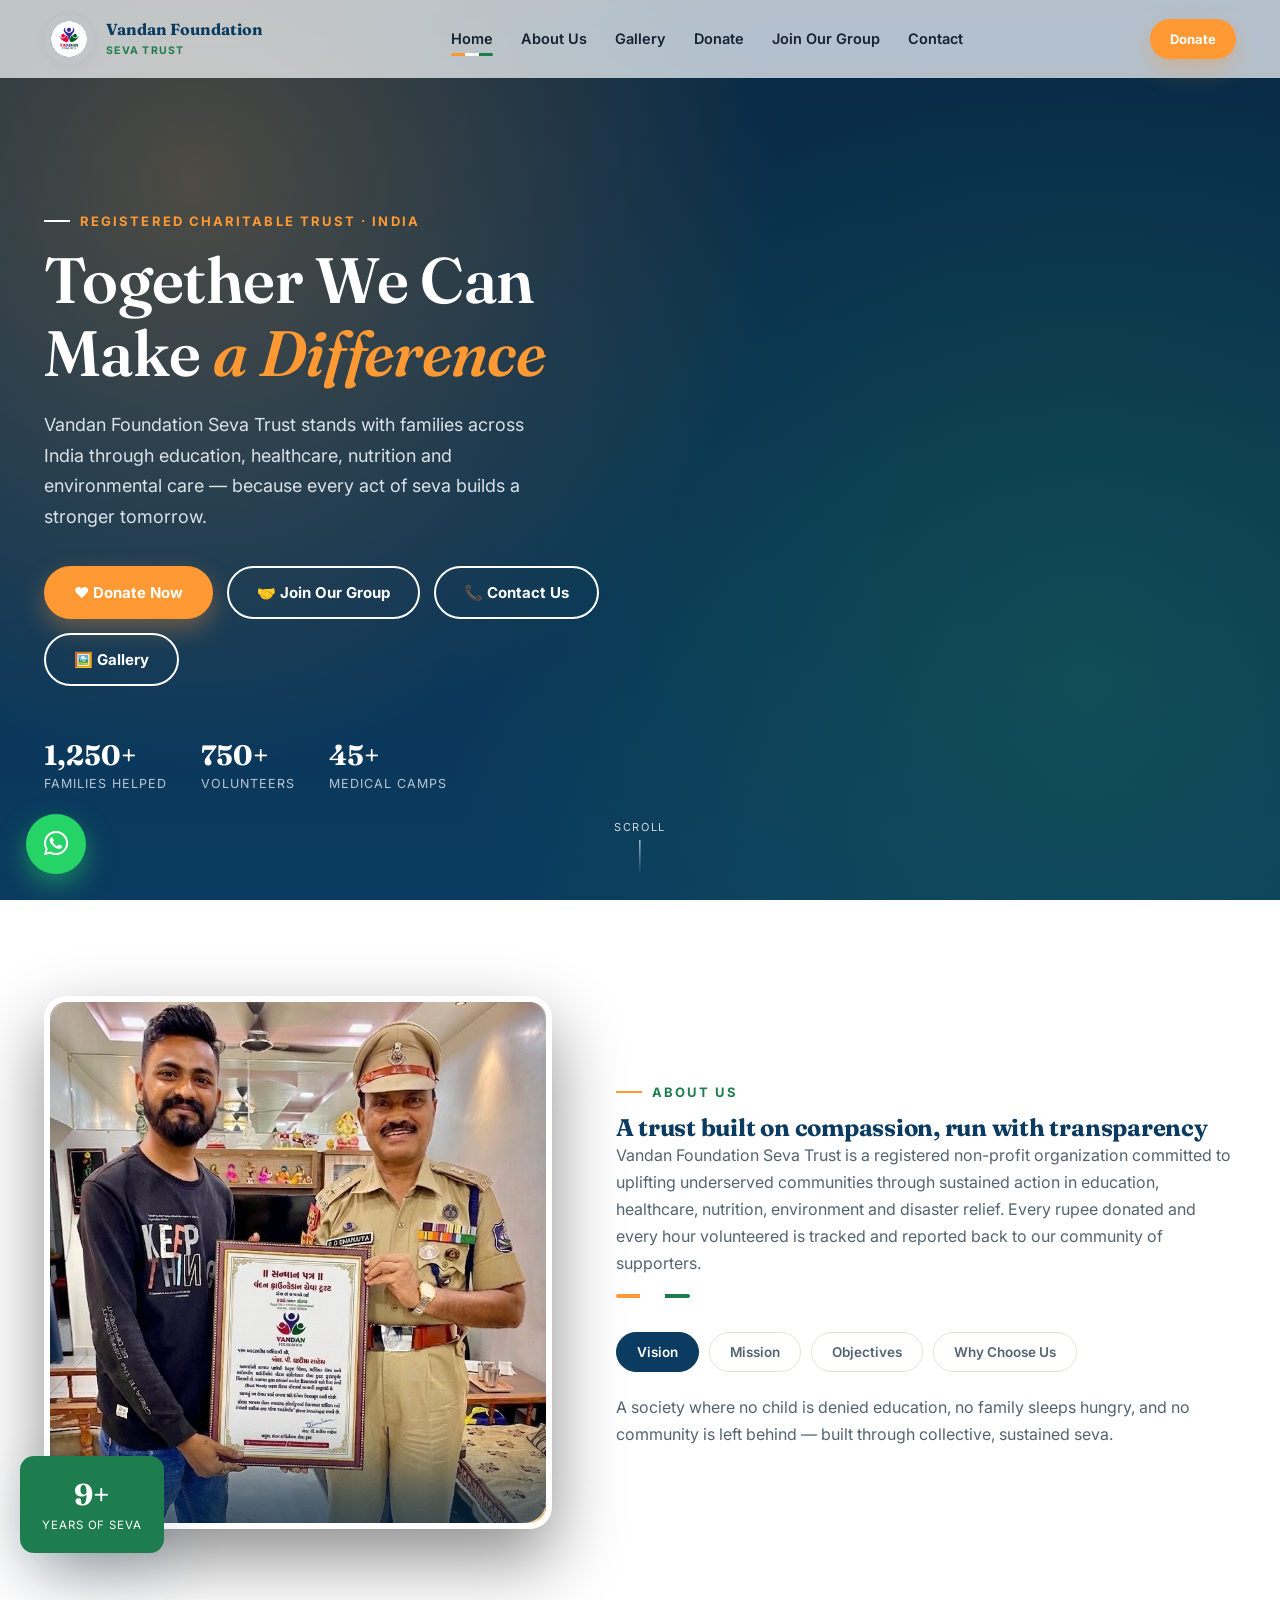
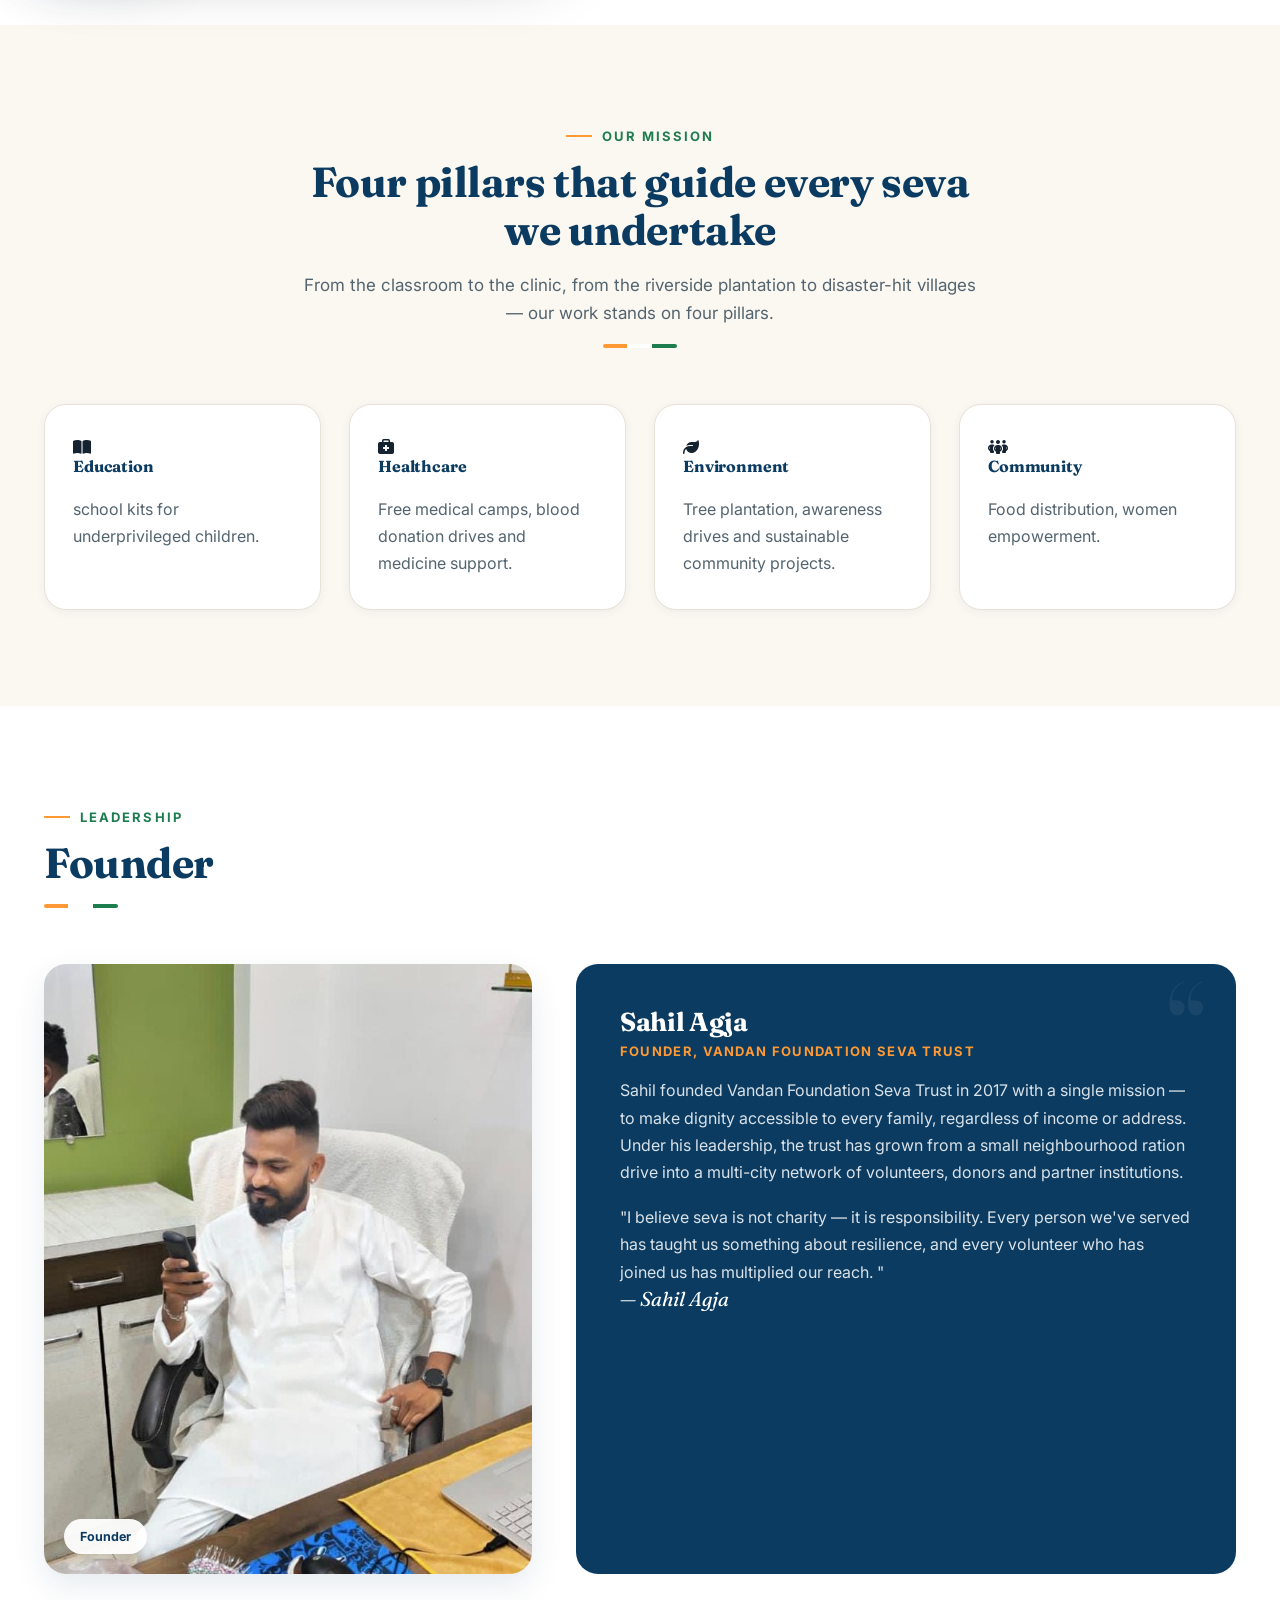
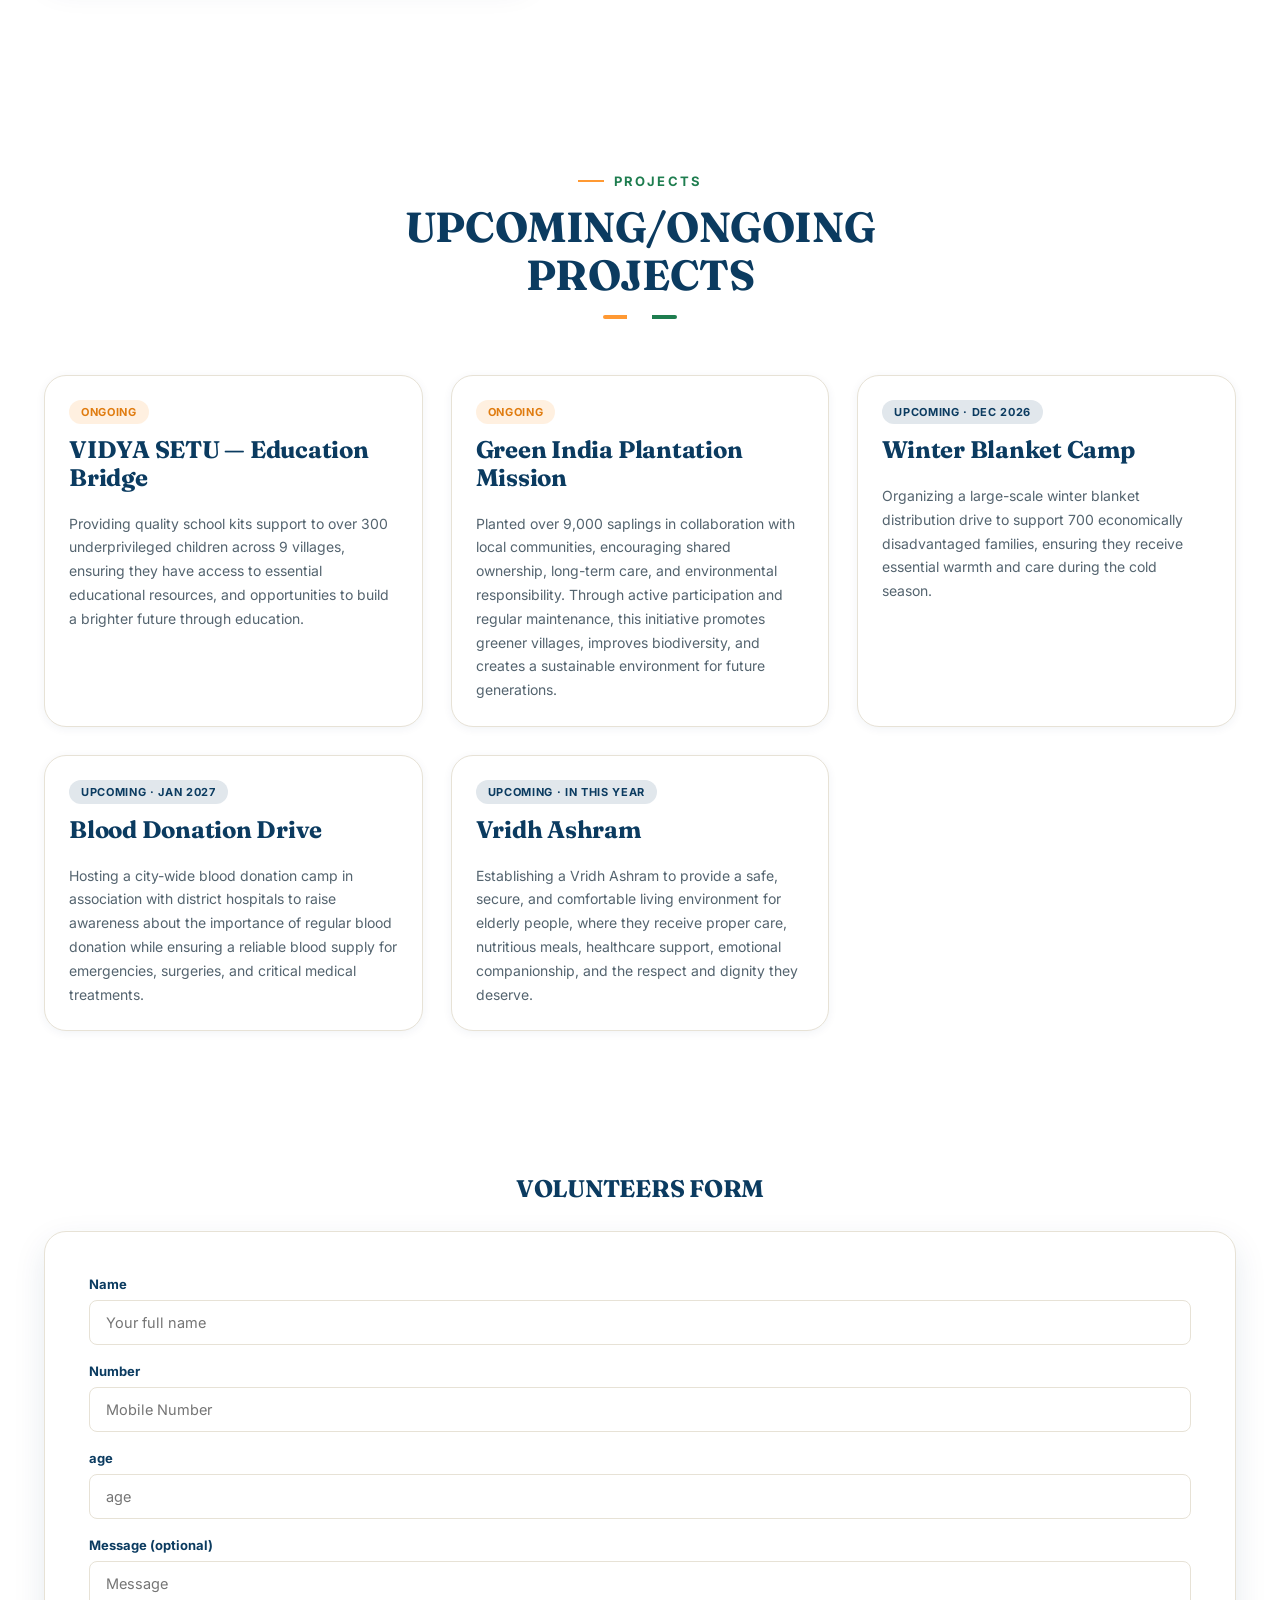
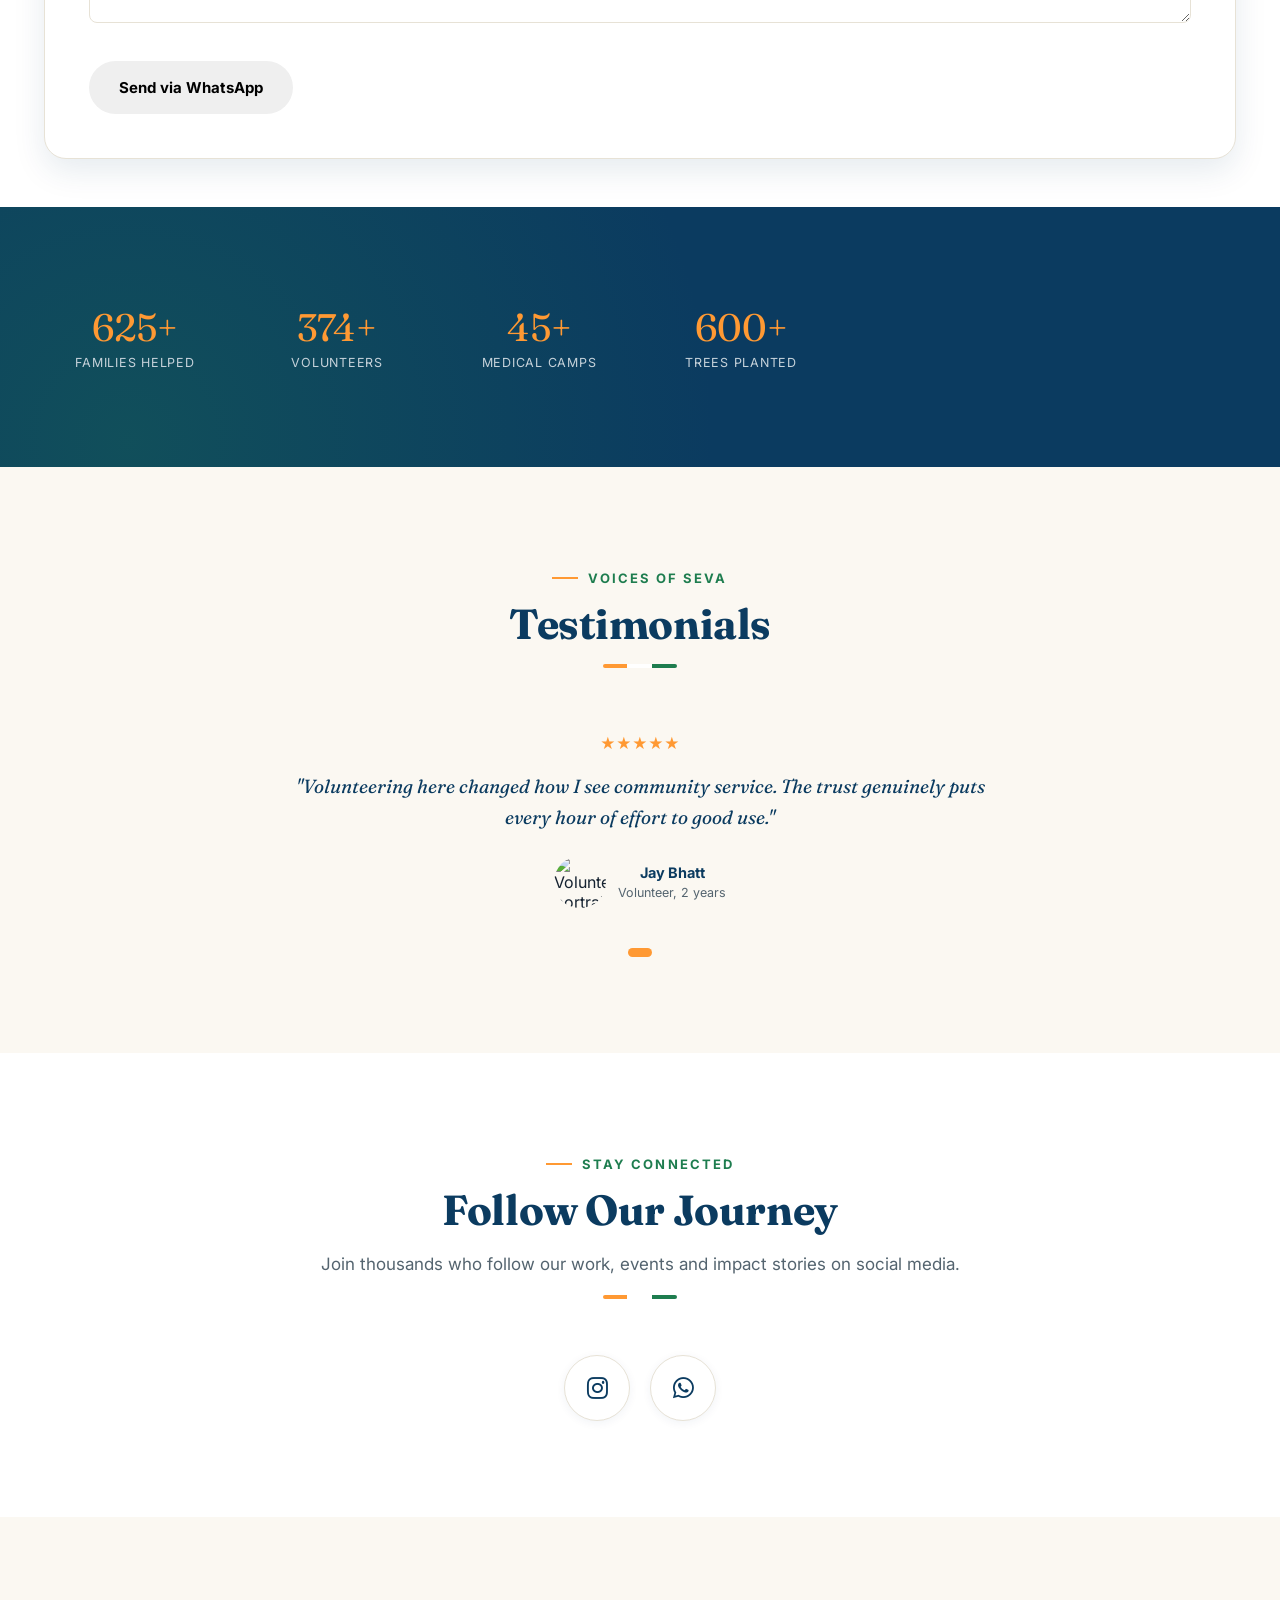
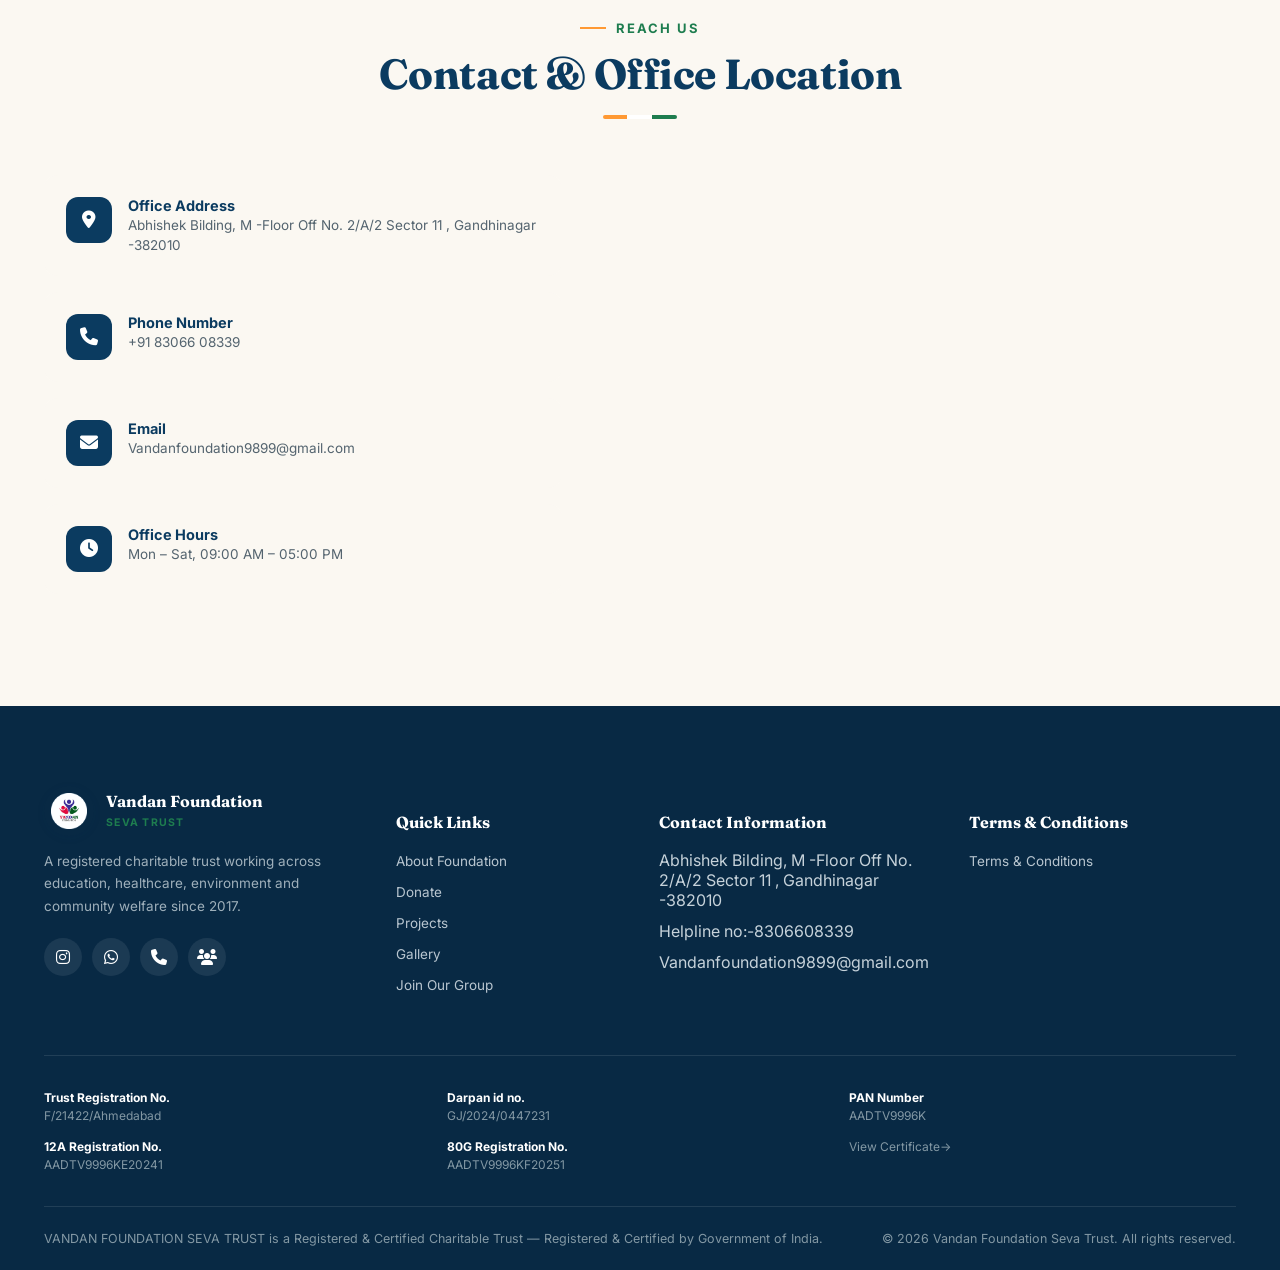
==== index.html @ 59e838c9 "Index.html" ====
<!DOCTYPE html>
<html lang="en">
<head>
<meta charset="UTF-8">
<meta name="viewport" content="width=device-width, initial-scale=0.91">
<title>Vandan Foundation Seva Trust | Together We Can Make a Difference</title>
<meta name="description" content="Vandan Foundation Seva Trust is a registered charitable organization working in education, healthcare, environment and community welfare across India. Donate, volunteer, or partner with us.">
<meta name="keywords" content="NGO, charitable trust, donate, volunteer, education support, medical camps, tree plantation, India seva trust">
<meta property="og:title" content="Vandan Foundation Seva Trust">
<meta property="og:description" content="Together We Can Make a Difference — a registered charitable trust serving education, healthcare, environment and community welfare.">
<meta property="og:type" content="website">
<link rel="icon" href="data:image/svg+xml,<svg xmlns=%22http://www.w3.org/2000/svg%22 viewBox=%220 0 100 100%22><circle cx=%2250%22 cy=%2250%22 r=%2248%22 fill=%22%230B3B60%22/><text x=%2250%22 y=%2263%22 font-size=%2250%22 text-anchor=%22middle%22 fill=%22%23FF9933%22>V</text></svg>">
<link rel="preconnect" href="https://fonts.googleapis.com">
<link href="https://fonts.googleapis.com/css2?family=Fraunces:ital,wght@0,500;0,600;0,700;1,500&family=Inter:wght@400;500;600;700;800&display=swap" rel="stylesheet">
<link rel="stylesheet" href="https://cdnjs.cloudflare.com/ajax/libs/font-awesome/6.5.1/css/all.min.css">
<link rel="stylesheet" href="style.css">
<link rel="icon" href="logo.png">
</head>
<body>
<a href="#main" class="skip-link">Skip to content</a>

<!-- ============ NAVBAR ============ -->
<header class="navbar" id="navbar">

  <div class="container nav-inner">
    <a href="#home" class="brand">
      <span class="brand-mark"><span><img src="logo.jpg"></span></span>
      <span class="brand-name"><b>Vandan Foundation</b><small>Seva Trust</small></span>
    </a>
    <nav class="nav-links" id="navLinks">
      <a href="#home">Home</a>
      <a href="#about">About Us</a>
      <a href="Gallery.html">Gallery</a>
      <a href="Donate.html">Donate</a>
      <a href="#volunteer">Join Our Group</a>
      <a href="#contact">Contact</a>
    </nav>
    <div class="nav-actions">
     <button class="nav-toggle" id="navToggle" aria-label="Toggle menu"><i class></i></button>
      <a href="Donate.html" class="btn btn-saffron btn-sm">Donate</a>

    </div>
  </div>
</header>

<main id="main">

  <!-- ============ 1. HERO ============ -->
  <section class="hero" id="home">
    <div class="container hero-grid">
      <div class="hero-copy">
<br>
        <span class="eyebrow">Registered Charitable Trust · India</span>
        <h1>Together We Can Make <em>a Difference</em></h1>
        <p>Vandan Foundation Seva Trust stands with families across India through education, healthcare, nutrition and environmental care — because every act of seva builds a stronger tomorrow.</p>
        <div class="hero-ctas">
          <a href="Donate.html" class="btn btn-saffron">❤️ Donate Now</a>
          <a href="#bookingForm" class="btn btn-outline">🤝 Join Our Group</a>
          <a href="#contact" class="btn btn-outline">📞 Contact Us</a>
          <a href="Gallery.html" class="btn btn-outline">🖼️ Gallery</a>
        </div>
        <div class="hero-stats">
          <div><b data-count="1250" data-suffix="+" class="num">0</b><span>Families Helped</span></div>
          <div><b data-count="750" data-suffix="+" class="num">0</b><span>Volunteers</span></div>
          <div><b data-count="45" data-suffix="+" class="num">0</b><span>Medical Camps</span></div>
        </div>
      </div>
    </div>
    <div class="scroll-cue"><span>Scroll</span><span class="dot"></span></div>
  </section>

  <!-- ============ 2. ABOUT US ============ -->
  <section class="section" id="about">
    <div class="container about-grid">
      <div class="about-img reveal">
        <div class="arch">
          <img src="av.jpg" alt="Vandan Foundation team getting award" loading="lazy">
        </div>
        <div class="about-badge"><b>9+</b><span>Years of Seva</span></div>
      </div>
      <div class="about-copy reveal d1">
        <span class="eyebrow">About Us</span>
        <h2>A trust built on compassion, run with transparency</h2>
        <p>Vandan Foundation Seva Trust is a registered non-profit organization committed to uplifting underserved communities through sustained action in education, healthcare, nutrition, environment and disaster relief. Every rupee donated and every hour volunteered is tracked and reported back to our community of supporters.</p>
        <div class="thread"></div>

        <div class="tab-row">
          <button class="tab-btn active" data-tab="tab-vision">Vision</button>
          <button class="tab-btn" data-tab="tab-mission">Mission</button>
          <button class="tab-btn" data-tab="tab-objectives">Objectives</button>
          <button class="tab-btn" data-tab="tab-why">Why Choose Us</button>
        </div>

        <div id="tab-vision" class="tab-panel active">
          <p>A society where no child is denied education, no family sleeps hungry, and no community is left behind — built through collective, sustained seva.</p>
        </div>
        <div id="tab-mission" class="tab-panel">
          <ul class="about-list">
            <li><i class="fa-solid fa-check"></i>Deliver measurable relief in education, health and nutrition to the most vulnerable</li>
            <li><i class="fa-solid fa-check"></i>Mobilise volunteers and donors into a transparent, accountable network of change</li>
            <li><i class="fa-solid fa-check"></i>Champion environmental stewardship alongside human welfare</li>
          </ul>
        </div>
        <div id="tab-objectives" class="tab-panel">
          <ul class="about-list">
            <li><i class="fa-solid fa-check"></i>Expand education support to 2,300+ children by 2024</li>
            <li><i class="fa-solid fa-check"></i>Run 45+ free medical camps annually across three states</li>
            <li><i class="fa-solid fa-check"></i>Plant 1,200+ trees under our green India initiative</li>
          </ul>
        </div>
        <div id="tab-why" class="tab-panel">
          <ul class="about-list">
            <li><i class="fa-solid fa-check"></i>100% registered & audited — 12A, 80G and PAN verified</li>
            <li><i class="fa-solid fa-check"></i>On-ground volunteer network across cities and villages</li>
            <li><i class="fa-solid fa-check"></i>Transparent donation tracking and annual impact reports</li>
          </ul>
        </div>
      </div>
    </div>
  </section>

  <!-- ============ 3. OUR MISSION (pillars) ============ -->
  <section class="section alt" id="mission">
    <div class="container">
      <div class="section-head center reveal">
        <span class="eyebrow">Our Mission</span>
        <h2>Four pillars that guide every seva we undertake</h2>
        <p>From the classroom to the clinic, from the riverside plantation to disaster-hit villages — our work stands on four pillars.</p>
        <div class="thread center"></div>
      </div>
      <div class="grid g-4">
        <div class="card reveal"><div class=""><i class="fa-solid fa-book-open"></i></div><h4>Education</h4><br><p> school kits for underprivileged children.</p></div>
        <div class="card reveal d1"><div class=""><i class="fa-solid fa-briefcase-medical"></i></div><h4>Healthcare</h4><br><p>Free medical camps, blood donation drives and medicine support.</p></div>
        <div class="card reveal d2"><div class=""><i class="fa-solid fa-leaf"></i></div><h4>Environment</h4><br><p>Tree plantation, awareness drives and sustainable community projects.</p></div>
        <div class="card reveal d3"><div class=""><i class="fa-solid fa-people-group"></i></div><h4>Community</h4><br><p>Food distribution, women empowerment.</p></div>
      </div>
    </div>
  </section>

  <!-- ============ 4. FOUNDER ============ -->
  <section class="section" id="founder">
    <div class="container">
      <div class="section-head reveal">
        <span class="eyebrow">Leadership</span>
        <h2>Founder</h2>
        <div class="thread"></div>
      </div>
      <div class="founder-wrap">
        <div class="founder-photo reveal">
          <img src="Owner.jpg" alt="Founder of Vandan Foundation Seva Trust" loading="lazy">
          <span class="tag">Founder</span>
        </div>
        <div class="founder-card reveal d1">
          <h3>Sahil Agja</h3>
          <span class="role">Founder, Vandan Foundation Seva Trust</span>
          <p>Sahil founded Vandan Foundation Seva Trust in 2017 with a single mission — to make dignity accessible to every family, regardless of income or address. Under his leadership, the trust has grown from a small neighbourhood ration drive into a multi-city network of volunteers, donors and partner institutions.</p>
          <p>"I believe seva is not charity — it is responsibility. Every person we've served has taught us something about resilience, and every volunteer who has joined us has multiplied our reach. "</p>
          <span class="founder-sign">— Sahil Agja</span>
        </div>
      </div>
    </div>
  </section>



  <!-- ============ EVENTS + PROJECTS ============ -->
  <section class="section" id="events">
    <div class="container">
      <div class="section-head center reveal">
        <span class="eyebrow">PROJECTS</span>
        <h2 id="projects">UPCOMING/ONGOING PROJECTS</h2>
        <div class="thread center"></div>
      </div>

      <div class="grid g-3">
        <div class="card proj-card reveal" data-status="ongoing">

          <div class="proj-body"><span class="proj-status ongoing">Ongoing</span><h1>VIDYA SETU — Education Bridge</h1><br><p>Providing quality school kits support to over 300 underprivileged children across 9 villages, ensuring they have access to essential educational resources, and opportunities to build a brighter future through education.</p></div>
        </div>
        <div class="card proj-card reveal d1" data-status="ongoing">
          <div class="proj-body"><span class="proj-status ongoing">Ongoing</span><h1>Green India Plantation Mission</h1><br><p>Planted over 9,000 saplings in collaboration with local communities, encouraging shared ownership, long-term care, and environmental responsibility. Through active participation and regular maintenance, this initiative promotes greener villages, improves biodiversity, and creates a sustainable environment for future generations.</p></div>
        </div>
        <div class="card proj-card reveal d2" data-status="upcoming">
          <div class="proj-body"><span class="proj-status upcoming">Upcoming · Dec 2026</span><h1>Winter Blanket Camp</h1><br><p>Organizing a large-scale winter blanket distribution drive to support 700 economically disadvantaged families, ensuring they receive essential warmth and care during the cold season.</p></div>
        </div>
        <div class="card proj-card reveal" data-status="upcoming">
          <div class="proj-body"><span class="proj-status upcoming">Upcoming · Jan 2027</span><h1>Blood Donation Drive</h1><br><p>Hosting a city-wide blood donation camp in association with district hospitals to raise awareness about the importance of regular blood donation while ensuring a reliable blood supply for emergencies, surgeries, and critical medical treatments.</p></div>
        </div>
        <div class="card proj-card reveal" data-status="upcoming">
          <div class="proj-body"><span class="proj-status upcoming">Upcoming · in this year</span><h1>Vridh Ashram </h1><br><p>Establishing a Vridh Ashram to provide a safe, secure, and comfortable living environment for elderly people, where they receive proper care, nutritious meals, healthcare support, emotional companionship, and the respect and dignity they deserve.</p></div>
        </div>
      </div>
    </div>
  </section>


<section class="form" id="volunteer">
  <div class="container">
    <div class="grid">
<br>
    <h2 style="text-align : center">VOLUNTEERS FORM</h2>
      <form class="form-card reveal" id="bookingForm">
        <div class="form-row">
          <div class="field"><label for="fname">Name</label><input type="text" id="fname" placeholder="Your full name" ></div>
          <div class="field"><label for="fphone">Number</label><input type="tel" id="fphone" placeholder="Mobile Number" ></div>

        </div>
        <div class="field"><label for="fguests">age</label><input type="number" id="fguests" min="17" placeholder="age" ></div>
        <div class="field"><label for="fmsg">Message (optional)</label><textarea id="fmsg" placeholder="Message"></textarea></div>
<br>
        <button type="submit" class="btn btn-primary" >Send via WhatsApp</button>
      </form>
<br>
    </div>
  </div>
</section>
  <!-- ============ 12. STATISTICS ============ -->
  <section class="section stats-section">
    <div class="container">
      <div class="stats-grid">
        <div class="stat-item reveal"><div class="num" data-count="1250" data-suffix="+">0</div><span>Families Helped</span></div>
        <div class="stat-item reveal d1"><div class="num" data-count="750" data-suffix="+">0</div><span>Volunteers</span></div>

        <div class="stat-item reveal d3"><div class="num" data-count="45" data-suffix="+">0</div><span>Medical Camps</span></div>
        <div class="stat-item reveal d4"><div class="num" data-count="1200" data-suffix="+">0</div><span>Trees Planted</span></div>
  
      </div>
    </div>
  </section>

  <!-- ============ 11. TESTIMONIALS ============ -->
  <section class="section alt">
    <div class="container">
      <div class="section-head center reveal">
        <span class="eyebrow">Voices of Seva</span>
        <h2>Testimonials</h2>
        <div class="thread center"></div>
      </div>
      <div class="test-slider reveal">
        <div class="test-track" id="testTrack">
          <div class="test-slide">
            <div class="stars">★★★★★</div>
            <p>"Volunteering here changed how I see community service. The trust genuinely puts every hour of effort to good use."</p>
            <div class="test-person"><img src="https://placehold.co/100x100/0B3B60/FFFFFF?text=JB" alt="Volunteer portrait"><div><b>Jay Bhatt</b><span>Volunteer, 2 years</span></div></div>
          </div>
  
        </div>
      </div>
      <div class="test-dots" id="testDots"></div>
    </div>
  </section>

  <!-- ============ 13. SOCIAL MEDIA ============ -->
  <section class="section">
    <div class="container">
      <div class="section-head center reveal">
        <span class="eyebrow">Stay Connected</span>
        <h2>Follow Our Journey</h2>
        <p>Join thousands who follow our work, events and impact stories on social media.</p>
        <div class="thread center"></div>
      </div>
      <div class="social-strip reveal">
        <a href="https://www.instagram.com/vandan_foundation?igsh=MW83OHNneTh3d3c0YQ==" class="ig" aria-label="Instagram"><i class="fa-brands fa-instagram"></i></a>
        <a href="https://wa.me/919327863557" class="wa" aria-label="WhatsApp"><i class="fa-brands fa-whatsapp"></i></a>


      </div>
    </div>
  </section>

  <!-- ============ 14 & 15. MAP + CONTACT ============ -->
  <section class="section alt" id="contact">
    <div class="container">
      <div class="section-head center reveal">
        <span class="eyebrow">Reach Us</span>
        <h2>Contact &amp; Office Location</h2>
        <div class="thread center"></div>
      </div>
      <div class="contact-wrap">
        <div class="reveal">
          <div class="info-card"><i class="fa-solid fa-location-dot"></i><div><b>Office Address</b><span> Abhishek Bilding, M -Floor Off No. 2/A/2 Sector 11 , Gandhinagar -382010</span></div></div>
          <div class="info-card"><i class="fa-solid fa-phone"></i><div><b>Phone Number</b><span>+91 83066 08339</span></div></div>
          <div class="info-card"><i class="fa-solid fa-envelope"></i><div><b>Email</b><span> Vandanfoundation9899@gmail.com</span></div></div>
          <div class="info-card"><i class="fa-solid fa-clock"></i><div><b>Office Hours</b><span>Mon – Sat, 09:00 AM – 05:00 PM</span></div></div>
        </div>

  <!-- ============ 16. FAQ ============ -->



  <!-- ============ 17. FOOTER ============ -->
</main>

<footer id="footer">
  <div class="container">
    <div class="footer-grid">
      <div class="footer-brand">
        <a href="#home" class="brand">
      <span class="brand-mark"><span><img src="logo.jpg"></span></span>
          <span class="brand-name"><b style="color:#fff;">Vandan Foundation</b><small>Seva Trust</small></span>
        </a>
        <p>A registered charitable trust working across education, healthcare, environment and community welfare since 2017.</p>
        <div class="footer-social">

          <a href="https://www.instagram.com/vandan_foundation?igsh=MW83OHNneTh3d3c0YQ==" aria-label="Instagram"><i class="fa-brands fa-instagram"></i></a>
          <a href="https://wa.me/919327863557" aria-label="WhatsApp"><i class="fa-brands fa-whatsapp"></i></a>
          <a href="tel:+918306608339"><i class="fa fa-phone"></i></a>
           <a href="https://www.instagram.com/joinvandanfoundation?igsh=dXNkMDk3aGwwNTA3" aria-label="members"><i class="fa fa-users"></i></a>

        </div>
      </div>
      <div>
        <h5>Quick Links</h5>
        <ul class="footer-links">
          <li><a href="#about">About Foundation</a></li>
          <li><a href="Donate.html">Donate</a></li>
          <li><a href="#projects">Projects</a></li>
          <li><a href="Gallery.html">Gallery</a></li>
          <li><a href="#bookingForm">Join Our Group</a></li>
        </ul>
      </div>
      <div>
        <h5>Contact Information</h5>
        <ul class="footer-links">
          <li>Abhishek Bilding, M -Floor Off No. 2/A/2 Sector 11 , Gandhinagar -382010</li>
          <li>Helpline no:-8306608339</li>
          <li> Vandanfoundation9899@gmail.com</li>

        </ul>
      </div>
      <div>
        <h5>Terms & Conditions</h5>
        <ul class="footer-links">

          <li><a href="tc.html">Terms &amp; Conditions</a></li>

        </ul>
      </div>
    </div>

    <div class="footer-legal">
      <div><span>Trust Registration No.</span>F/21422/Ahmedabad</div>
      <div><span>Darpan id no.</span>GJ/2024/0447231</div>
      <div><span>PAN Number</span> AADTV9996K</div>
      <div><span>12A Registration No.</span> AADTV9996KE20241</div>
      <div><span>80G Registration No.</span> AADTV9996KF20251</div>
      <a href="Certificate.html">View Certificate→</a>
    </div>

    <div class="footer-bottom">
      <span>VANDAN FOUNDATION SEVA TRUST is a Registered &amp; Certified Charitable Trust — Registered &amp; Certified by Government of India. </span>
      <span>© 2026 Vandan Foundation Seva Trust. All rights reserved.</span>
    </div>
  </div>
</footer>

<!-- ============ FLOATING UTILITIES ============ -->
<a href="https://wa.me/919327863557" class="whatsapp-float" aria-label="Chat with us on WhatsApp" target="_blank" rel="noopener"><i class="fa-brands fa-whatsapp"></i></a>
<button class="back-top" id="backTop" aria-label="Back to top"><i class="fa-solid fa-arrow-up"></i></button>

<script src="script.js"></script>
</body>
</html>
---- style.css ----
:root{
  --saffron:#FF9933;
  --saffron-dark:#E07C10;
  --navy:#0B3B60;
  --navy-deep:#082944;
  --green:#1E7D4F;
  --green-deep:#145C39;
  --white:#FFFFFF;
  --cream:#FBF8F2;
  --ink:#152230;
  --ink-soft:#54646F;
  --line:#E7E2D6;

  --radius-lg:22px;
  --radius-md:14px;
  --radius-sm:8px;
  --shadow-sm:0 2px 10px rgba(11,59,96,.06);
  --shadow-md:0 12px 32px rgba(11,59,96,.10);
  --shadow-lg:0 24px 60px rgba(11,59,96,.16);
  --thread:linear-gradient(90deg,var(--saffron) 0%,var(--saffron) 33%,#ffffff 33%,#ffffff 66%,var(--green) 66%,var(--green) 100%);

  --maxw:1240px;
  --nav-h:78px;
}


*,*::before,*::after{box-sizing:border-box;}
html{scroll-behavior:smooth;}
body{
  margin:0;
  font-family:'Inter',system-ui,sans-serif;
  color:var(--ink);
  background:var(--white);
  -webkit-font-smoothing:antialiased;
  overflow-x:hidden;
  transition:background .35s ease,color .35s ease;

}
img{max-width:100%;display:block;}
a{color:inherit;text-decoration:none;}
ul{list-style:none;margin:0;padding:0;}
button{font-family:inherit;cursor:pointer;}
input,textarea,select{font-family:inherit;}
:focus-visible{outline:3px solid var(--saffron);outline-offset:2px;}
.container{max-width:var(--maxw);margin:0 auto;padding:0 24px;}

h1,h2,h3,h4{
  font-family:'Fraunces',serif;
  color:var(--navy);
  margin:0;
  line-height:1.15;
  letter-spacing:-0.01em;
}
[data-theme="dark"] h1,[data-theme="dark"] h2,[data-theme="dark"] h3,[data-theme="dark"] h4{color:#F3F0E9;}
p{color:var(--ink-soft);line-height:1.7;margin:0;}

.eyebrow{
  display:inline-flex;align-items:center;gap:10px;
  font-family:'Inter',sans-serif;font-weight:700;font-size:13px;
  letter-spacing:.16em;text-transform:uppercase;color:var(--green);
  margin-bottom:14px;
}
.eyebrow::before{content:"";width:26px;height:2px;background:var(--saffron);display:inline-block;}

.thread{
  width:74px;height:4px;border-radius:4px;background:var(--thread);
  margin:16px 0 0;
}
.thread.center{margin-inline:auto;}

.section{padding:96px 0;}
.section.alt{background:var(--cream);}
.section-head{max-width:680px;margin-bottom:56px;}
.section-head.center{margin-inline:auto;text-align:center;}
.section-head h2{font-size:clamp(28px,3.4vw,42px);}
.section-head p{margin-top:16px;font-size:17px;}

/* ---------- Buttons ---------- */
.btn{
  display:inline-flex;align-items:center;justify-content:center;gap:9px;
  padding:15px 28px;border-radius:100px;font-weight:700;font-size:15px;
  border:2px solid transparent;transition:transform .25s ease,box-shadow .25s ease,background .25s ease,color .25s ease;
  white-space:nowrap;
}
.btn:hover{transform:translateY(-3px);}
.btn-saffron{background:var(--saffron);color:#fff;box-shadow:0 10px 24px rgba(255,153,51,.35);}
.btn-saffron:hover{background:var(--saffron-dark);}
.btn-navy{background:var(--navy);color:#fff;box-shadow:0 10px 24px rgba(11,59,96,.3);}
.btn-navy:hover{background:var(--navy-deep);}
.btn-outline{background:transparent;border-color:#fff;color:#fff;}
.btn-outline:hover{background:rgba(255,255,255,.14);}
.btn-outline-navy{background:transparent;border-color:var(--navy);color:var(--navy);}
.btn-outline-navy:hover{background:var(--navy);color:#fff;}
.btn-green{background:var(--green);color:#fff;box-shadow:0 10px 24px rgba(30,125,79,.3);}
.btn-green:hover{background:var(--green-deep);}
.btn-block{width:100%;}
.btn-sm{padding:10px 18px;font-size:13px;}

/* ---------- Navbar ---------- */
.navbar{
  position:fixed;top:0;left:0;right:0;z-index:1000;
  height:var(--nav-h);display:flex;align-items:center;
  background:rgba(255,255,255,.7);backdrop-filter:blur(14px) saturate(160%);
  -webkit-backdrop-filter:blur(14px) saturate(160%);
  border-bottom:1px solid transparent;
  transition:background .35s ease,box-shadow .35s ease,border-color .35s ease,height .3s ease;
}
[data-theme="dark"] .navbar{background:rgba(14,23,32,.7);}
.navbar.scrolled{background:rgba(255,255,255,.92);box-shadow:var(--shadow-sm);border-bottom-color:var(--line);height:66px;}
[data-theme="dark"] .navbar.scrolled{background:rgba(14,23,32,.92);}
.nav-inner{display:flex;align-items:center;justify-content:space-between;width:100%;}
.brand{display:flex;align-items:center;gap:12px;font-family:'Fraunces',serif;}
.brand-mark{
  width:50px;height:50px;border-radius:50%;
  
  display:flex;align-items:center;justify-content:center;box-shadow:var(--shadow-sm);
  flex:none;
}
.brand-mark span{width:36px;height:36px;border-radius:50%;background:var(--navy);color:#fff;display:flex;align-items:center;justify-content:center;font-size:15px;font-weight:700;}
.brand-name{line-height:1.15;}
.brand-name b{display:block;font-size:16px;color:var(--navy);}
[data-theme="dark"] .brand-name b{color:#F3F0E9;}
.brand-name small{font-family:'Inter',sans-serif;font-size:10.5px;letter-spacing:.12em;text-transform:uppercase;color:var(--green);font-weight:700;}

.nav-links{display:flex;align-items:center;gap:28px;}
.nav-links a{
  font-size:14.5px;font-weight:600;color:var(--ink);position:relative;padding:6px 0;
}
.nav-links a::after{
  content:"";position:absolute;left:0;bottom:-3px;height:3px;width:0;border-radius:4px;
  background:var(--thread);transition:width .3s ease;
}
.nav-links a:hover::after,.nav-links a.active::after{width:100%;}
.nav-actions{display:flex;align-items:center;gap:10px;}
.icon-btn{
  width:40px;height:40px;border-radius:50%;border:1.5px solid var(--line);background:transparent;
  display:flex;align-items:center;justify-content:center;color:var(--ink);transition:.25s;
}
.icon-btn:hover{border-color:var(--saffron);color:var(--saffron);}
.nav-toggle{display:none;background:none;border:none;color:var(--navy);}
[data-theme="dark"] .nav-toggle{color:#F3F0E9;}

@media (max-width:980px){
  .nav-links{
    position:fixed;top:var(--nav-h);left:0;right:0;bottom:0;background:var(--white);
    flex-direction:column;justify-content:flex-start;padding:32px 24px;gap:6px;
    transform:translateX(100%);transition:transform .4s cubic-bezier(.7,0,.2,1);overflow-y:auto;
  }
  .nav-links.open{transform:translateX(0);}
  .nav-links a{width:100%;padding:14px 4px;border-bottom:1px solid var(--line);font-size:17px;}
  .nav-toggle{display:block;}
}

/* ---------- Hero ---------- */
.hero{
  position:relative;min-height:100vh;display:flex;align-items:center;
  padding-top:var(--nav-h);overflow:hidden;
  background:linear-gradient(180deg,var(--navy-deep) 0%,var(--navy) 100%);
}
.hero::before{
  content:"";position:absolute;inset:0;
  background:
    radial-gradient(circle at 15% 20%,rgba(255,153,51,.28),transparent 45%),
    radial-gradient(circle at 85% 75%,rgba(30,125,79,.32),transparent 50%);
  pointer-events:none;
}
.hero-grid{
  position:relative;z-index:2;display:grid;grid-template-columns:1.05fr .95fr;gap:56px;align-items:center;
}
.hero-copy .eyebrow{color:var(--saffron);}
.hero-copy .eyebrow::before{background:#fff;}
.hero-copy h1{
  color:#fff;font-size:clamp(36px,5.2vw,64px);font-weight:600;
}
.hero-copy h1 em{color:var(--saffron);font-style:italic;}
.hero-copy p{color:#D9E2E9;font-size:18px;max-width:520px;margin-top:20px;}
.hero-ctas{display:flex;flex-wrap:wrap;gap:14px;margin-top:34px;}
.hero-stats{display:flex;gap:34px;margin-top:52px;flex-wrap:wrap;}
.hero-stats div b{display:block;font-family:'Fraunces',serif;font-size:28px;color:#fff;}
.hero-stats div span{font-size:12.5px;color:#B9C6D0;text-transform:uppercase;letter-spacing:.08em;}

.hero-visual{position:relative;}
.arch{
  position:relative;width:100%;aspect-ratio:4/5;
  border-radius:var(--radius-lg);overflow:hidden;
  box-shadow:0 30px 70px rgba(0,0,0,.45);
  border:6px solid rgba(255,255,255,.15);
}
.arch img{width:100%;height:100%;object-fit:cover;}
.arch::after{
  content:"";position:absolute;inset:0;border-radius:inherit;
  box-shadow:inset 0 -80px 60px -30px rgba(8,41,68,.7);
}
.floating-card{
  position:absolute;background:rgba(255,255,255,.92);backdrop-filter:blur(10px);
  border-radius:var(--radius-md);padding:16px 20px;box-shadow:var(--shadow-lg);
  display:flex;align-items:center;gap:12px;animation:float 5s ease-in-out infinite;
}
.floating-card.fc1{top:8%;left:-8%;}
.floating-card.fc2{bottom:10%;right:-10%;animation-delay:1.5s;}
.floating-card .fc-icon{width:44px;height:44px;border-radius:50%;background:var(--green);color:#fff;display:flex;align-items:center;justify-content:center;flex:none;}
.floating-card .fc1 .fc-icon{background:var(--saffron);}
.floating-card b{display:block;color:var(--navy);font-family:'Fraunces',serif;font-size:18px;}
.floating-card span{font-size:12px;color:var(--ink-soft);}
@keyframes float{0%,100%{transform:translateY(0);}50%{transform:translateY(-14px);}}

.scroll-cue{position:absolute;bottom:26px;left:50%;transform:translateX(-50%);z-index:3;color:#cfd9e0;display:flex;flex-direction:column;align-items:center;gap:6px;font-size:11px;letter-spacing:.14em;text-transform:uppercase;}
.scroll-cue .dot{width:1px;height:34px;background:linear-gradient(#fff,transparent);animation:dotmove 1.8s ease-in-out infinite;}
@keyframes dotmove{0%{opacity:0;}50%{opacity:1;}100%{opacity:0;}}

@media (max-width:980px){
  .hero-grid{grid-template-columns:1fr;text-align:left;}
  .hero-visual{max-width:360px;margin:0 auto;order:-1;}
  .floating-card{display:none;}
}

/* ---------- Cards / general ---------- */
.grid{display:grid;gap:28px;}
.g-2{grid-template-columns:repeat(2,1fr);}
.g-3{grid-template-columns:repeat(3,1fr);}
.g-4{grid-template-columns:repeat(4,1fr);}
@media (max-width:980px){.g-3,.g-4{grid-template-columns:repeat(2,1fr);}}
@media (max-width:640px){.g-2,.g-3,.g-4{grid-template-columns:1fr;}}

.card{
  background:var(--white);border-radius:var(--radius-lg);padding:32px 28px;
  box-shadow:var(--shadow-sm);border:1px solid var(--line);
  transition:transform .35s cubic-bezier(.2,.7,.3,1),box-shadow .35s ease,border-color .35s ease;
}
.card:hover{transform:translateY(-8px);box-shadow:var(--shadow-md);border-color:transparent;}

/* About */
.about-grid{display:grid;grid-template-columns:.9fr 1.1fr;gap:64px;align-items:center;}
.about-img{position:relative;}
.about-img .arch{aspect-ratio:1/1.05;border-radius:var(--radius-lg);}
.about-badge{
  position:absolute;bottom:-24px;left:-24px;background:var(--green);color:#fff;
  padding:20px 22px;border-radius:var(--radius-md);box-shadow:var(--shadow-lg);text-align:center;
}
.about-badge b{display:block;font-family:'Fraunces',serif;font-size:30px;}
.about-badge span{font-size:11.5px;text-transform:uppercase;letter-spacing:.08em;}
.about-list{margin-top:28px;display:grid;gap:14px;}
.about-list li{display:flex;gap:12px;align-items:flex-start;color:var(--ink);font-weight:500;}
.about-list li i{color:var(--green);margin-top:3px;flex:none;}
.tab-row{display:flex;gap:10px;margin-top:34px;flex-wrap:wrap;}
.tab-btn{
  padding:11px 20px;border-radius:100px;border:1.5px solid var(--line);background:transparent;
  font-weight:600;font-size:13.5px;color:var(--ink-soft);transition:.25s;
}
.tab-btn.active,.tab-btn:hover{background:var(--navy);border-color:var(--navy);color:#fff;}
.tab-panel{display:none;margin-top:22px;animation:fadeUp .5s ease;}
.tab-panel.active{display:block;}
@keyframes fadeUp{from{opacity:0;transform:translateY(10px);}to{opacity:1;transform:translateY(0);}}

@media (max-width:980px){.about-grid{grid-template-columns:1fr;}.about-badge{position:static;display:inline-block;margin-top:18px;}}

/* Founder */
.founder-wrap{display:grid;grid-template-columns:.85fr 1.15fr;gap:44px;align-items:stretch;}
.founder-photo{position:relative;border-radius:var(--radius-lg);overflow:hidden;box-shadow:var(--shadow-md);}
.founder-photo img{height:100%;object-fit:cover;}
.founder-photo .tag{position:absolute;left:20px;bottom:20px;background:rgba(255,255,255,.94);padding:10px 16px;border-radius:100px;font-size:12.5px;font-weight:700;color:var(--navy);box-shadow:var(--shadow-sm);}
.founder-card{background:var(--navy);border-radius:var(--radius-lg);padding:44px;color:#fff;position:relative;overflow:hidden;}
.founder-card::before{content:"\201C";position:absolute;top:6px;right:28px;font-family:'Fraunces',serif;font-size:140px;color:rgba(255,255,255,.06);line-height:1;}
.founder-card h3{color:#fff;font-size:26px;}
.founder-card .role{color:var(--saffron);font-weight:700;font-size:13px;letter-spacing:.1em;text-transform:uppercase;margin-top:6px;display:block;}
.founder-card p{color:#D9E2E9;margin-top:18px;}
.founder-sign{margin-top:26px;font-family:'Fraunces',serif;font-style:italic;color:#fff;font-size:20px;}

/* Team */
.member-card{text-align:center;padding:26px 22px;}
.member-photo{width:120px;height:120px;border-radius:80%;overflow:hidden;margin:0 auto 18px;border:var(--radius-lg);box-shadow:var(--shadow-sm);}
.member-photo img{width:100%;height:100%;object-fit:cover;border:var(--radius-lg);}
.member-card h4{font-size:17px;}
.member-card .role{color:var(--green);font-weight:700;font-size:12.5px;text-transform:uppercase;letter-spacing:.06em;margin:6px 0 10px;display:block;}
.member-card p{font-size:13.5px;}
.member-social{display:flex;justify-content:center;gap:10px;margin-top:16px;}
.member-social a{width:32px;height:32px;border-radius:50%;background:var(--cream);display:flex;align-items:center;justify-content:center;color:var(--navy);font-size:13px;transition:.25s;}
.member-social a:hover{background:var(--saffron);color:#fff;}

/* Services */
.service-card{text-align:left;}
.service-icon{
  width:60px;height:60px;border-radius:18px;display:flex;align-items:center;justify-content:center;
  background:linear-gradient(135deg,var(--saffron),var(--green));color:#fff;font-size:24px;margin-bottom:22px;
}
.service-card h4{font-size:18px;margin-bottom:10px;}
.service-card p{font-size:14.5px;}

/* Gallery */
.gallery-filters{display:flex;gap:10px;flex-wrap:wrap;margin-bottom:34px;}
.gallery-grid{display:grid;grid-template-columns:repeat(4,1fr);gap:18px;grid-auto-flow:dense;}
.gallery-item{position:relative;border-radius:var(--radius-md);overflow:hidden;cursor:pointer;aspect-ratio:1/1;}
.gallery-item.wide{grid-column:span 2;}
.gallery-item.tall{grid-row:span 2;}
.gallery-item img{width:100%;height:100%;object-fit:cover;transition:transform .5s ease;}
.gallery-item:hover img{transform:scale(1.08);}
.gallery-overlay{
  position:absolute;inset:0;background:linear-gradient(0deg,rgba(8,41,68,.85),transparent 55%);
  display:flex;align-items:flex-end;padding:16px;opacity:0;transition:opacity .3s ease;color:#fff;
}
.gallery-item:hover .gallery-overlay{opacity:1;}
.gallery-overlay span{font-weight:700;font-size:14px;}
@media (max-width:900px){.gallery-grid{grid-template-columns:repeat(2,1fr);}}

.lightbox{position:fixed;inset:0;background:rgba(8,17,25,.94);z-index:2000;display:none;align-items:center;justify-content:center;padding:40px;}
.lightbox.open{display:flex;}
.lightbox img{max-width:90vw;max-height:80vh;border-radius:12px;}
.lightbox-close{position:absolute;top:26px;right:34px;color:#fff;font-size:30px;background:none;border:none;}
.lightbox-nav{position:absolute;top:50%;transform:translateY(-50%);background:rgba(255,255,255,.12);color:#fff;border:none;width:50px;height:50px;border-radius:50%;font-size:20px;}
.lightbox-nav.prev{left:24px;}
.lightbox-nav.next{right:24px;}

/* Donation */
.donate-section{background:linear-gradient(180deg,var(--navy-deep),var(--navy));position:relative;color:#fff;}
.donate-section::before{content:"";position:absolute;inset:0;background:radial-gradient(circle at 80% 20%,rgba(255,153,51,.25),transparent 50%);}
.donate-wrap{position:relative;z-index:1;display:grid;grid-template-columns:1.1fr .9fr;gap:44px;}
.donate-card{background:#fff;border-radius:var(--radius-lg);padding:30px;box-shadow:var(--shadow-lg);color:var(--ink);width:360px}
.donate-card h3{font-size:22px;}
.amount-grid{display:grid;grid-template-columns:repeat(3,1fr);gap:12px;margin:20px 0;}
.amount-btn{padding:16px 10px;border-radius:var(--radius-sm);border:1.5px solid var(--line);font-weight:700;text-align:center;transition:.2s;background:var(--cream);}
.amount-btn.active,.amount-btn:hover{border-color:var(--saffron);background:rgba(255,153,51,.1);color:var(--saffron-dark);}
.custom-amount{display:flex;align-items:center;border:1.5px solid var(--line);border-radius:var(--radius-sm);overflow:hidden;margin-bottom:18px;}
.custom-amount span{padding:14px 16px;background:var(--cream);font-weight:700;color:var(--navy);}
.custom-amount input{flex:1;border:none;padding:14px 16px;font-size:15px;background:transparent;color:var(--ink);}
.custom-amount input:focus{outline:none;}
.anon-row{display:flex;align-items:center;gap:10px;margin-bottom:20px;font-size:14px;color:var(--ink-soft);}
.donate-side{display:flex;flex-direction:column;gap:20px;}
.qr-card{background:rgba(255,255,255,.08);border:1px solid rgba(255,255,255,.16);border-radius:var(--radius-lg);padding:26px;text-align:center;backdrop-filter:blur(6px);}
.qr-box{width:180px;height:180px;background:#fff;border-radius:14px;margin:16px auto;display:flex;align-items:center;justify-content:center;padding:12px;}
.bank-card{background:rgba(255,255,255,.08);border:1px solid rgba(255,255,255,.16);border-radius:var(--radius-lg);padding:26px;backdrop-filter:blur(6px);}
.bank-row{display:flex;justify-content:space-between;padding:10px 0;border-bottom:1px dashed rgba(255,255,255,.2);font-size:13.5px;}
.bank-row span:first-child{color:#B9C6D0;}
.bank-row span:last-child{font-weight:700;}
.progress-wrap{margin-top:26px;}
.progress-bar{height:12px;border-radius:100px;background:rgba(255,255,255,.15);overflow:hidden;}
.progress-fill{height:100%;border-radius:100px;background:var(--thread);width:0%;transition:width 1.6s cubic-bezier(.2,.7,.3,1);}
.progress-labels{display:flex;justify-content:space-between;margin-top:10px;font-size:12.5px;color:#B9C6D0;}

/* Forms */
.form-grid{display:grid;grid-template-columns:1fr 1fr;gap:18px;}
.field{display:flex;flex-direction:column;gap:8px;margin-bottom:18px;}
.field.full{grid-column:1/-1;}
.field label{font-size:13px;font-weight:700;color:var(--navy);}
[data-theme="dark"] .field label{color:#F3F0E9;}
.field input,.field select,.field textarea{
  padding:13px 16px;border-radius:var(--radius-sm);border:1.5px solid var(--line);background:var(--white);
  font-size:14.5px;color:var(--ink);transition:.2s;
}
.field input:focus,.field select:focus,.field textarea:focus{outline:none;border-color:var(--saffron);box-shadow:0 0 0 4px rgba(255,153,51,.14);}
.field-file{
  border:1.5px dashed var(--line);border-radius:var(--radius-sm);padding:22px;text-align:center;color:var(--ink-soft);
  cursor:pointer;font-size:13.5px;
}
.field-file:hover{border-color:var(--saffron);}
@media (max-width:700px){.form-grid{grid-template-columns:1fr;}}

.form-card{background:var(--white);border-radius:var(--radius-lg);box-shadow:var(--shadow-md);padding:44px;border:1px solid var(--line);}
.success-msg{
  display:none;text-align:center;padding:60px 20px;
}
.success-msg.show{display:block;}
.success-msg i{font-size:56px;color:var(--green);margin-bottom:18px;}
.success-msg h3{font-size:24px;}
.success-msg p{margin-top:10px;}

/* Projects */
.proj-tabs{display:flex;gap:10px;margin-bottom:38px;flex-wrap:wrap;}
.proj-card{overflow:hidden;padding:0;}
.proj-img{height:190px;overflow:hidden;}
.proj-img img{width:100%;height:100%;object-fit:cover;transition:transform .5s ease;}
.proj-card:hover .proj-img img{transform:scale(1.08);}
.proj-body{padding:24px;}
.proj-status{display:inline-block;font-size:11px;font-weight:700;text-transform:uppercase;letter-spacing:.06em;padding:5px 12px;border-radius:100px;margin-bottom:12px;}
.proj-status.ongoing{background:rgba(255,153,51,.15);color:var(--saffron-dark);}
.proj-status.upcoming{background:rgba(11,59,96,.12);color:var(--navy);}
.proj-status.completed{background:rgba(30,125,79,.14);color:var(--green-deep);}
.proj-body h4{font-size:17px;margin-bottom:8px;}
.proj-body p{font-size:14px;}
.proj-panel{display:none;}
.proj-panel.active{display:grid;}

/* Testimonials */
.test-slider{position:relative;max-width:760px;margin:0 auto;overflow:hidden;}
.test-track{display:flex;transition:transform .6s cubic-bezier(.2,.7,.3,1);}
.test-slide{min-width:100%;text-align:center;padding:10px 30px;}
.test-slide .stars{color:var(--saffron);margin-bottom:18px;font-size:15px;}
.test-slide p{font-size:19px;font-family:'Fraunces',serif;color:var(--navy);font-style:italic;line-height:1.6;}
[data-theme="dark"] .test-slide p{color:#F3F0E9;}
.test-person{margin-top:24px;display:flex;align-items:center;justify-content:center;gap:12px;}
.test-person img{width:52px;height:52px;border-radius:50%;object-fit:cover;}
.test-person b{display:block;color:var(--navy);font-size:14.5px;}
[data-theme="dark"] .test-person b{color:#F3F0E9;}
.test-person span{font-size:12.5px;color:var(--ink-soft);}
.test-dots{display:flex;justify-content:center;gap:9px;margin-top:30px;}
.test-dots button{width:9px;height:9px;border-radius:50%;background:var(--line);border:none;}
.test-dots button.active{background:var(--saffron);width:24px;border-radius:6px;transition:.3s;}

/* Stats */
.stats-section{background:var(--navy);position:relative;overflow:hidden;}
.stats-section::before{content:"";position:absolute;inset:0;background:radial-gradient(circle at 10% 90%,rgba(30,125,79,.3),transparent 50%);}
.stats-grid{position:relative;z-index:1;display:grid;grid-template-columns:repeat(6,1fr);gap:20px;}
.stat-item{text-align:center;color:#fff;}
.stat-item .num{font-family:'Fraunces',serif;font-size:clamp(28px,3vw,42px);color:var(--saffron);}
.stat-item span{font-size:12.5px;color:#C6D2DA;text-transform:uppercase;letter-spacing:.06em;}
@media (max-width:980px){.stats-grid{grid-template-columns:repeat(3,1fr);row-gap:36px;}}
@media (max-width:560px){.stats-grid{grid-template-columns:repeat(2,1fr);}}

/* Social */
.social-strip{display:flex;justify-content:center;gap:20px;flex-wrap:wrap;}
.social-strip a{
  width:66px;height:66px;border-radius:50%;background:var(--white);border:1.5px solid var(--line);
  display:flex;align-items:center;justify-content:center;font-size:24px;color:var(--navy);
  transition:.3s;box-shadow:var(--shadow-sm);
}
.social-strip a:hover{transform:translateY(-6px);color:#fff;border-color:transparent;}
.social-strip a.fb:hover{background:#1877F2;}
.social-strip a.ig:hover{background:linear-gradient(45deg,#f09433,#e6683c,#dc2743,#cc2366,#bc1888);}
.social-strip a.wa:hover{background:#25D366;}
.social-strip a.yt:hover{background:#FF0000;}
.social-strip a.x:hover{background:#000;}

/* Map / contact info */
.contact-wrap{display:grid;grid-template-columns:.9fr 1.1fr;gap:40px;}
.info-card{display:flex;gap:16px;padding:22px;border-radius:var(--radius-md);background:var(--cream);margin-bottom:16px;}
.info-card i{width:46px;height:46px;border-radius:12px;background:var(--navy);color:#fff;display:flex;align-items:center;justify-content:center;flex:none;font-size:18px;}
.info-card b{display:block;color:var(--navy);font-size:14.5px;}
[data-theme="dark"] .info-card b{color:#F3F0E9;}
.info-card span{font-size:13.5px;color:var(--ink-soft);}
.map-frame{border-radius:var(--radius-lg);overflow:hidden;box-shadow:var(--shadow-md);border:1px solid var(--line);height:100%;min-height:340px;}
.map-frame iframe{width:100%;height:100%;min-height:340px;border:0;}

/* FAQ */
.faq-cats{display:flex;gap:10px;flex-wrap:wrap;margin-bottom:30px;}
.faq-item{border:1px solid var(--line);border-radius:var(--radius-md);margin-bottom:14px;overflow:hidden;background:var(--white);}
.faq-q{display:flex;justify-content:space-between;align-items:center;padding:20px 24px;cursor:pointer;font-weight:700;color:var(--navy);font-size:15px;}
[data-theme="dark"] .faq-q{color:#F3F0E9;}
.faq-q i{transition:transform .3s ease;color:var(--saffron);}
.faq-item.open .faq-q i{transform:rotate(180deg);}
.faq-a{max-height:0;overflow:hidden;transition:max-height .4s ease;}
.faq-a p{padding:0 24px 22px;font-size:14.5px;}
.faq-item.open .faq-a{max-height:220px;}

/* Footer */
footer{background:var(--navy-deep);color:#C6D2DA;padding-top:80px;}
.footer-grid{display:grid;grid-template-columns:1.4fr 1fr 1fr 1.2fr;gap:40px;padding-bottom:50px;border-bottom:1px solid rgba(255,255,255,.1);}
.footer-brand p{color:#9FB0BB;margin-top:14px;font-size:13.5px;}
.footer-social{display:flex;gap:10px;margin-top:20px;}
.footer-social a{width:38px;height:38px;border-radius:50%;background:rgba(255,255,255,.08);display:flex;align-items:center;justify-content:center;color:#fff;transition:.25s;}
.footer-social a:hover{background:var(--saffron);}
footer h5{color:#fff;font-family:'Fraunces',serif;font-size:16px;margin-bottom:18px;}
.footer-links li{margin-bottom:11px;}
.footer-links a{font-size:13.5px;color:#B9C6D0;transition:.2s;}
.footer-links a:hover{color:var(--saffron);}
.footer-legal{padding:34px 0;display:grid;grid-template-columns:repeat(3,1fr);gap:16px;font-size:12px;color:#8398A4;border-bottom:1px solid rgba(255,255,255,.1);}
.footer-legal div span{display:block;color:#fff;font-weight:700;margin-bottom:3px;}
.footer-bottom{padding:24px 0;display:flex;justify-content:space-between;flex-wrap:wrap;gap:12px;font-size:12.5px;color:#8398A4;}
.footer-bottom a{color:#B9C6D0;}
.footer-bottom a:hover{color:var(--saffron);}
@media (max-width:900px){.footer-grid{grid-template-columns:1fr 1fr;}.footer-legal{grid-template-columns:1fr;}}

/* Floating utilities */
.whatsapp-float{
  position:fixed;bottom:26px;left:26px;z-index:900;width:60px;height:60px;border-radius:50%;
  background:#25D366;color:#fff;display:flex;align-items:center;justify-content:center;font-size:28px;
  box-shadow:0 10px 26px rgba(37,211,102,.5);animation:pulse 2.4s infinite;
}
@keyframes pulse{0%{box-shadow:0 0 0 0 rgba(37,211,102,.5);}70%{box-shadow:0 0 0 16px rgba(37,211,102,0);}100%{box-shadow:0 0 0 0 rgba(37,211,102,0);}}
.back-top{
  position:fixed;bottom:26px;right:26px;z-index:900;width:52px;height:52px;border-radius:50%;
  background:var(--navy);color:#fff;display:flex;align-items:center;justify-content:center;font-size:18px;
  box-shadow:var(--shadow-md);opacity:0;visibility:hidden;transform:translateY(14px);transition:.3s;border:none;
}
.back-top.show{opacity:1;visibility:visible;transform:translateY(0);}

/* AOS-like reveal */
.reveal{opacity:0;transform:translateY(28px);transition:opacity .7s ease,transform .7s cubic-bezier(.2,.7,.3,1);}
.reveal.in{opacity:1;transform:translateY(0);}
.reveal.d1{transition-delay:.1s;}
.reveal.d2{transition-delay:.2s;}
.reveal.d3{transition-delay:.3s;}
.reveal.d4{transition-delay:.4s;}

@media (prefers-reduced-motion:reduce){
  *{animation-duration:.01ms !important;animation-iteration-count:1 !important;transition-duration:.01ms !important;}
}

.skip-link{
  position:absolute;left:-999px;top:0;background:var(--navy);color:#fff;padding:12px 20px;z-index:3000;border-radius:0 0 8px 0;
}
.skip-link:focus{left:0;}

@media (max-width:980px){
  .about-grid,.founder-wrap,.donate-wrap,.contact-wrap{grid-template-columns:1fr;}
  .stats-grid{gap:30px;}
}

.gallery1{
    display:grid;
    grid-template-columns:repeat(auto-fit,minmax(300px,1fr));
    gap:15px;
    max-width:1200px;
    margin:auto;
}

.gallery1 img{
    width:100%;
    height:100%;
    aspect-ratio:1/1;
    object-fit:cover;
    border-radius:15px;
    transition:.3s ease;
    cursor:pointer;
    box-shadow:0 5px 15px rgba(0,0,0,.15);
}

.gallery1 img:hover{
    transform:scale(1.05);
}
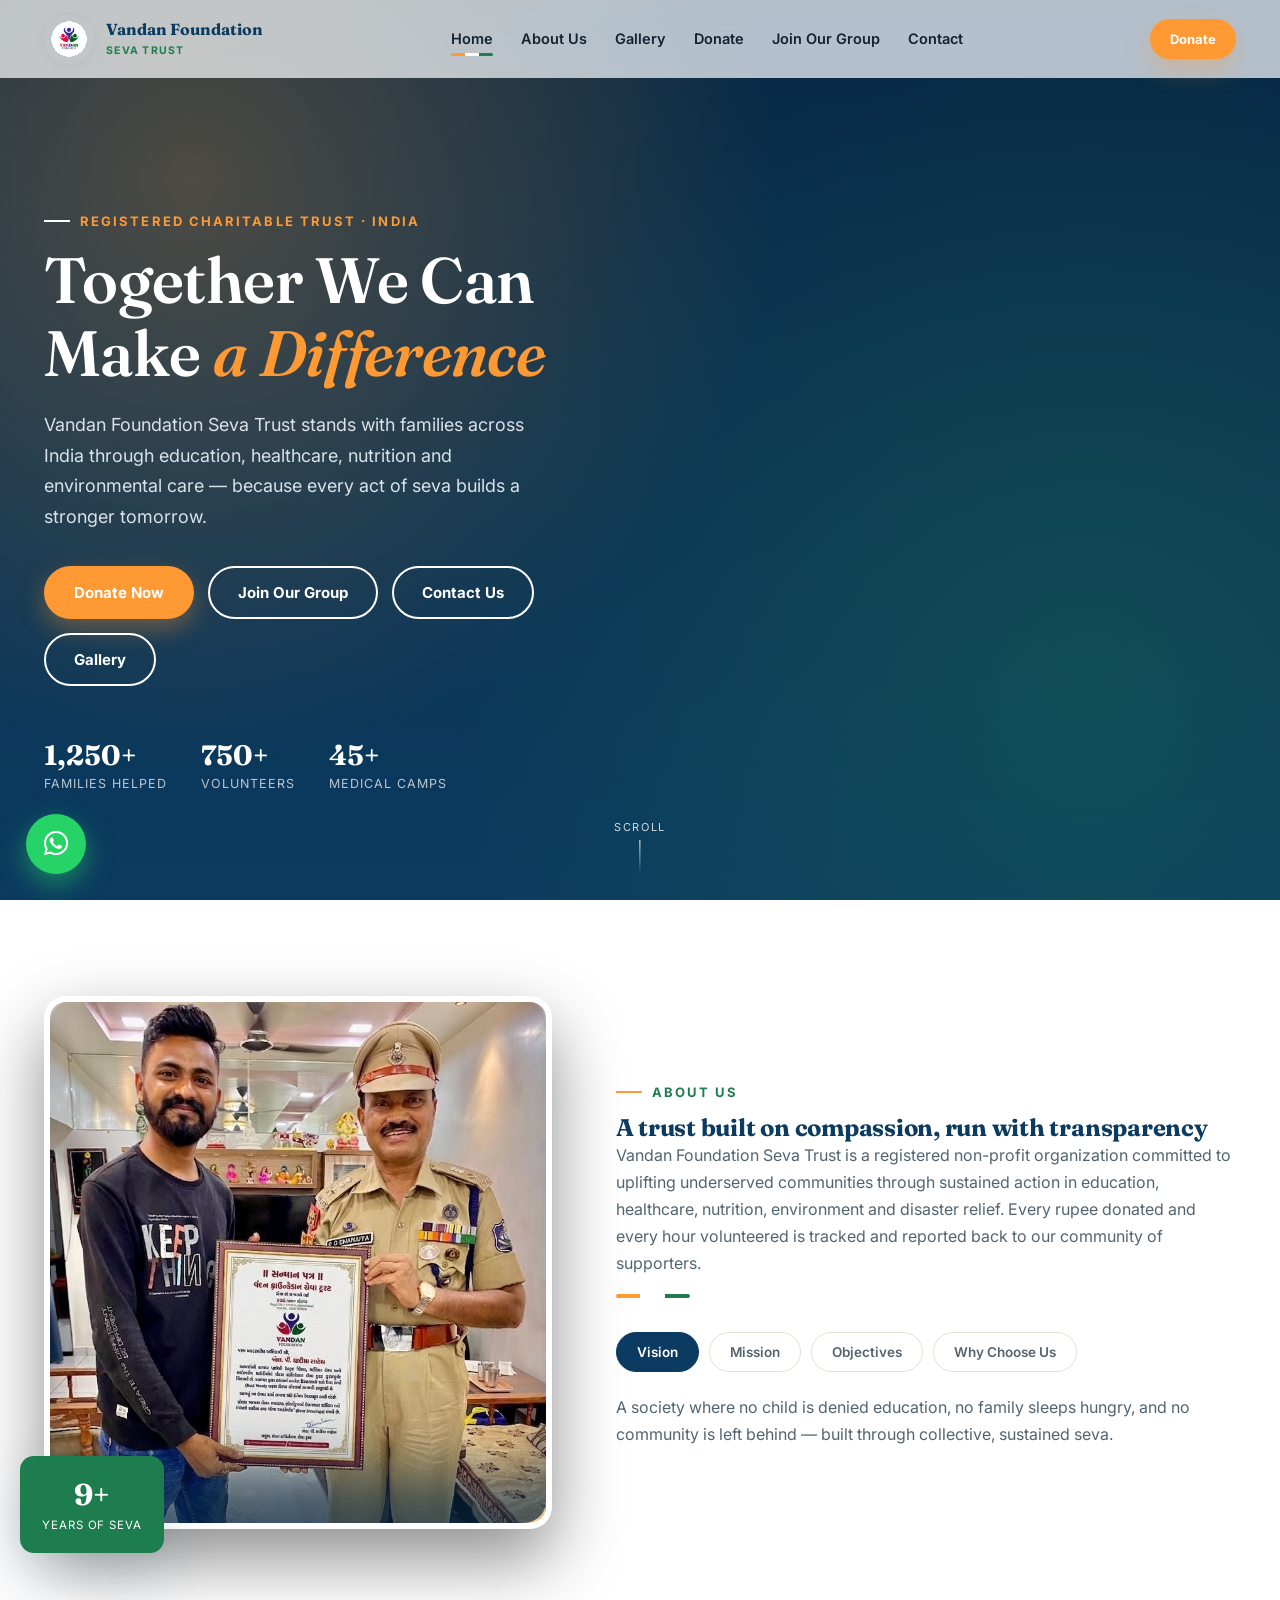
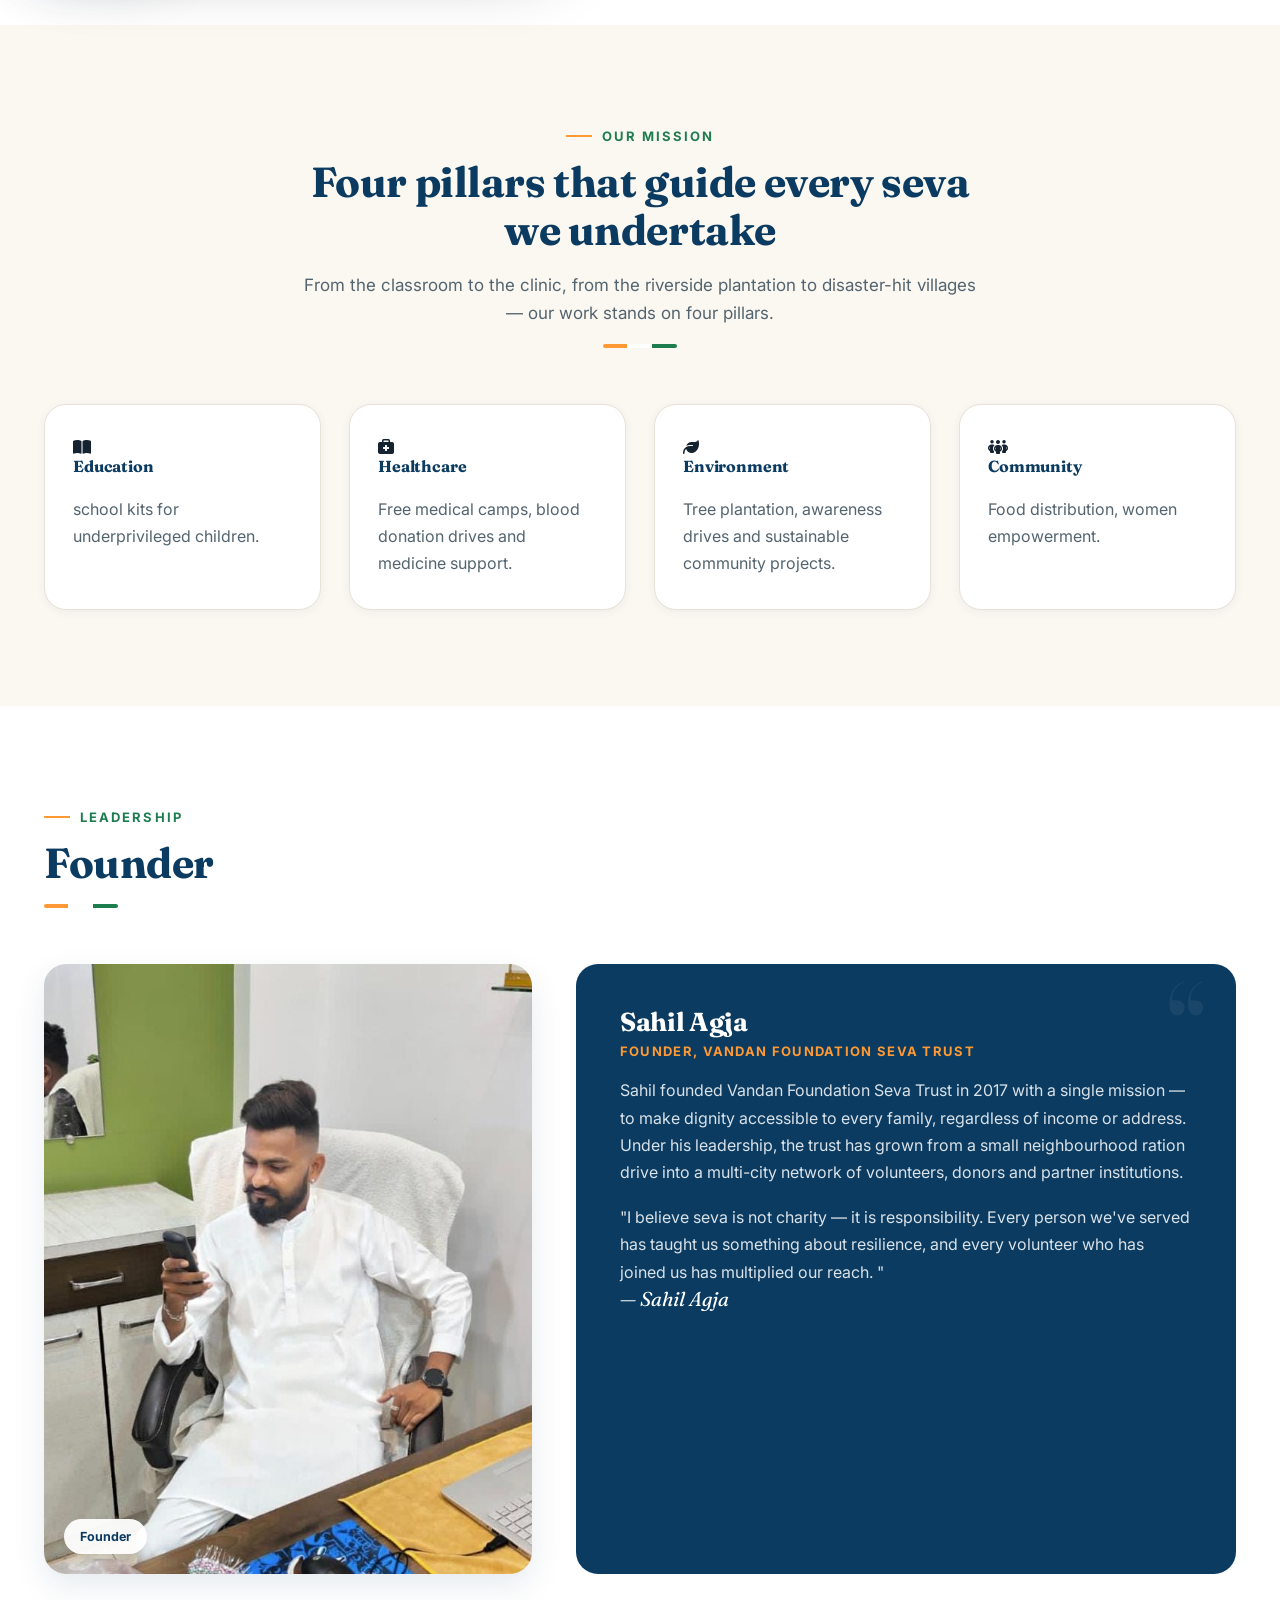
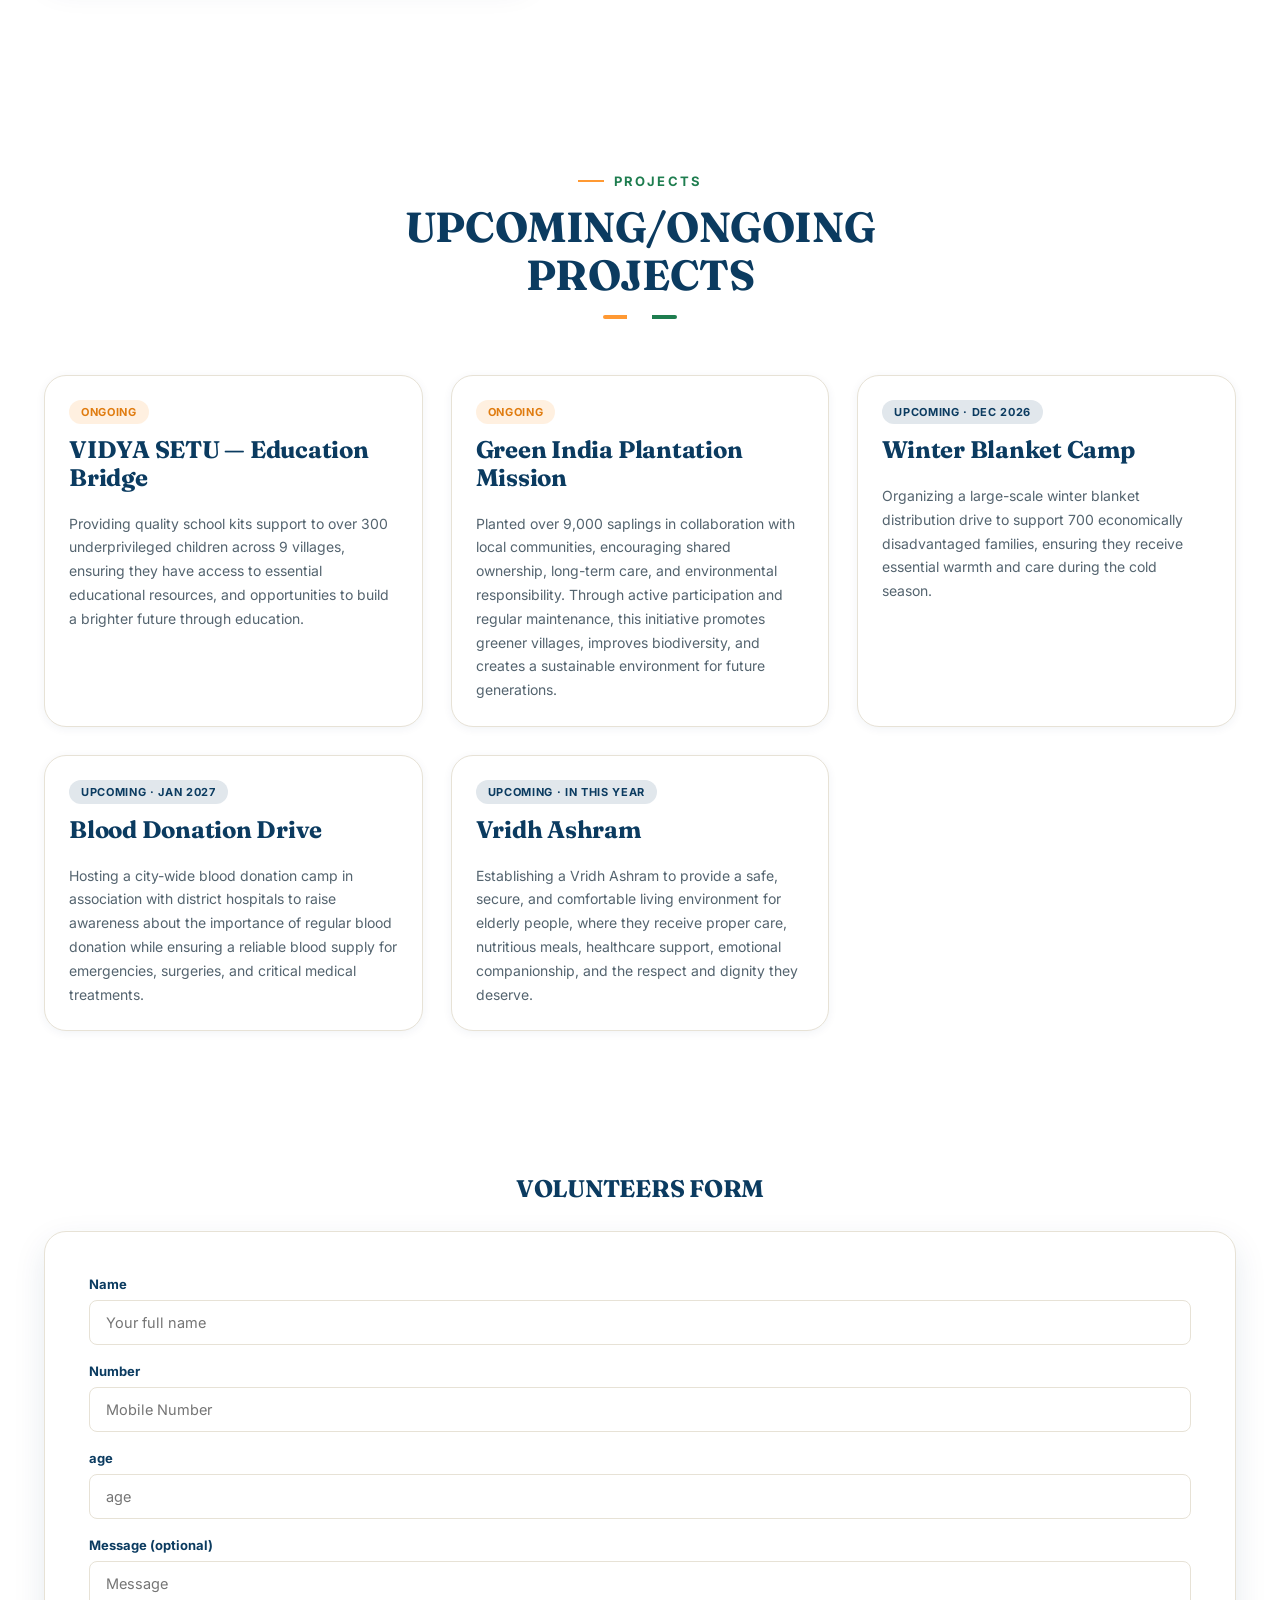
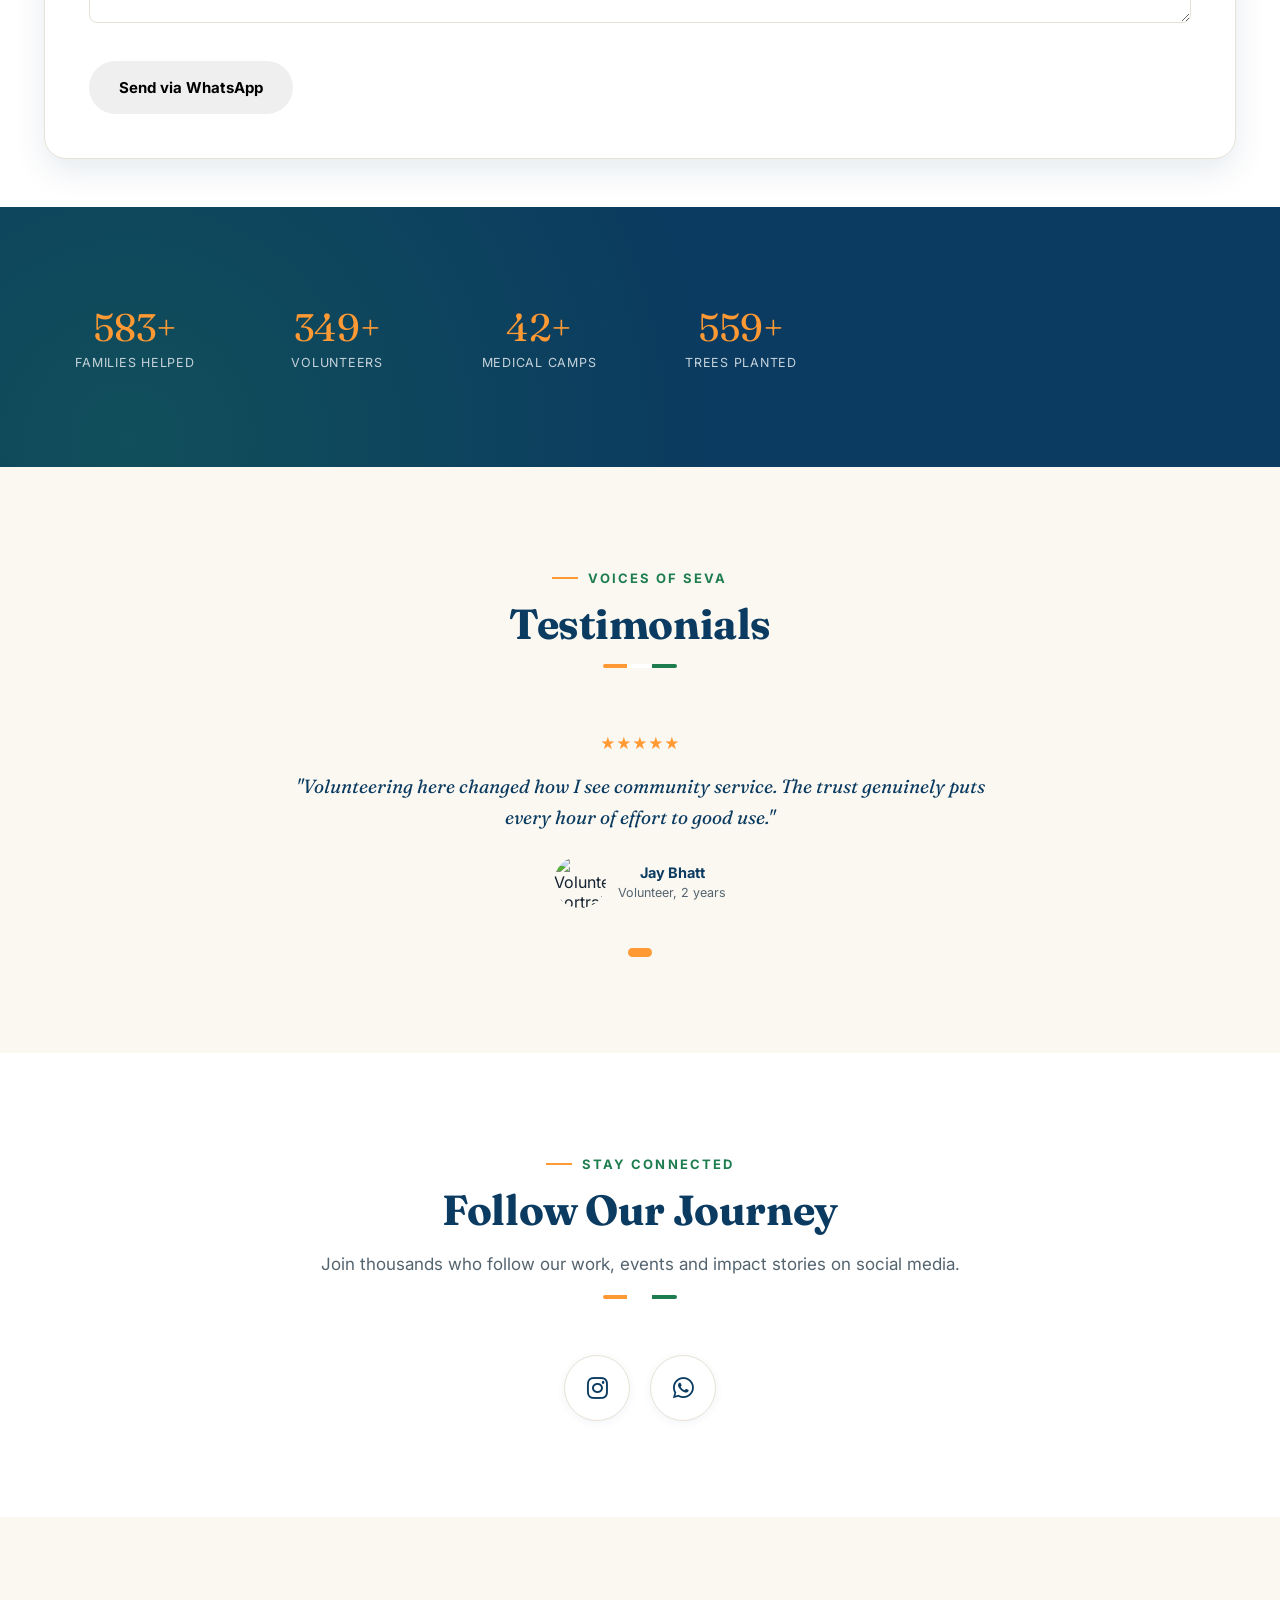
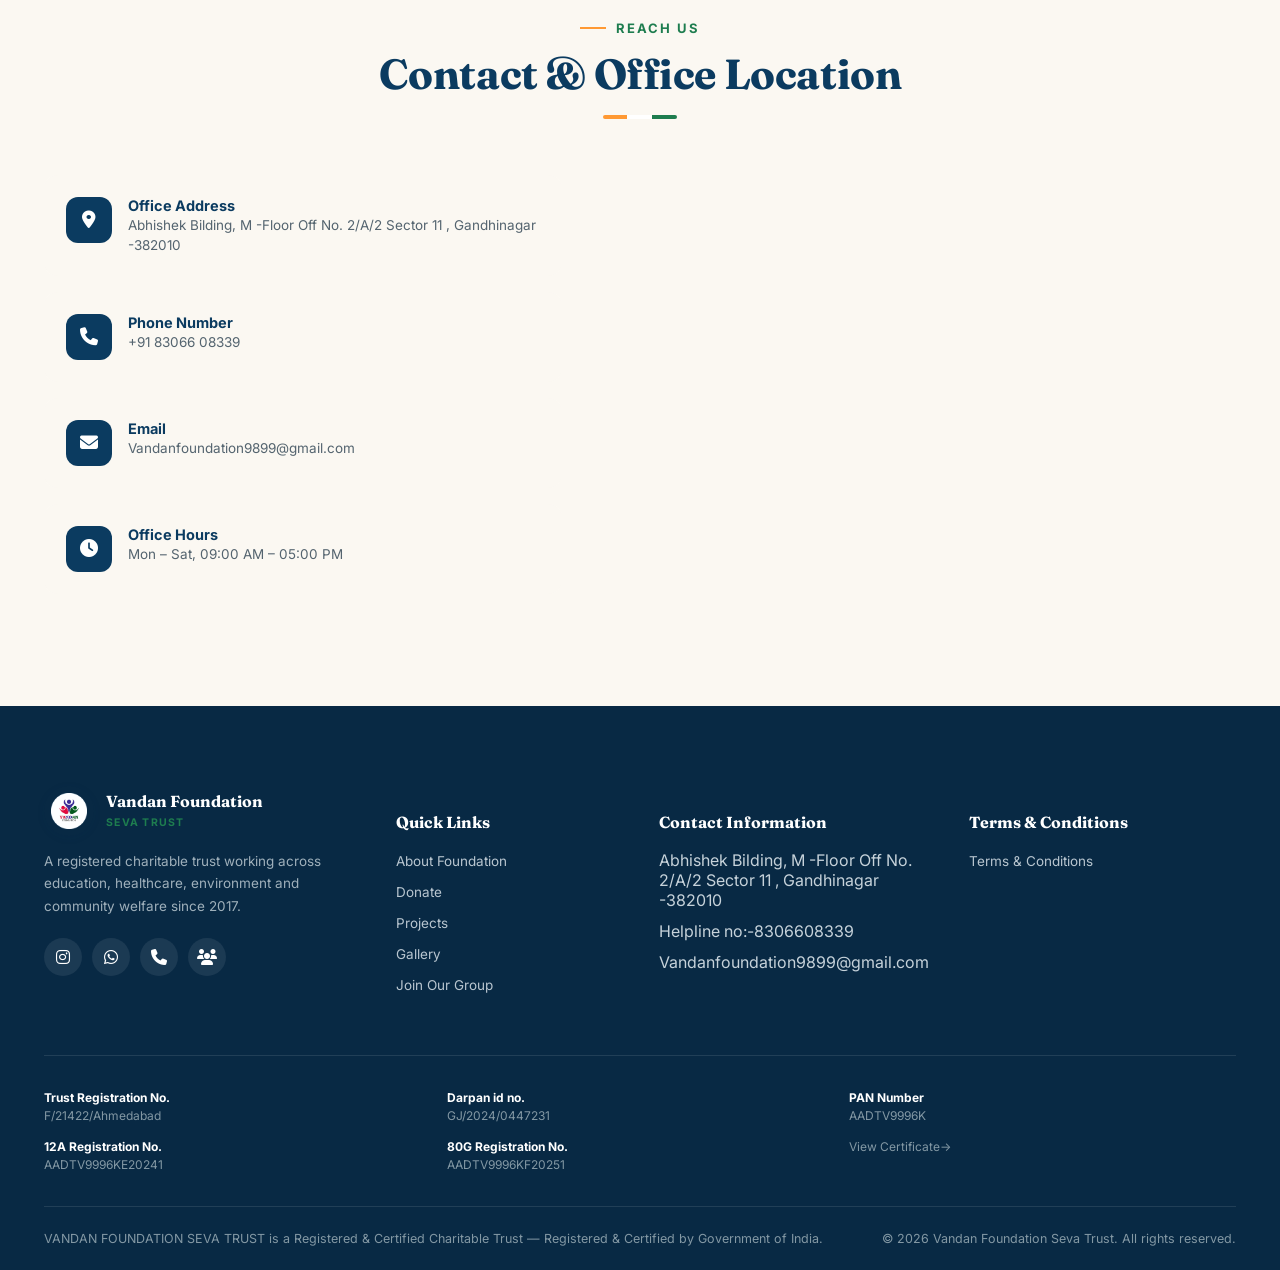
==== commit 8595a98d: "Update index.html" ====
--- a/index.html
+++ b/index.html
@@ -54,10 +54,10 @@
         <h1>Together We Can Make <em>a Difference</em></h1>
         <p>Vandan Foundation Seva Trust stands with families across India through education, healthcare, nutrition and environmental care — because every act of seva builds a stronger tomorrow.</p>
         <div class="hero-ctas">
-          <a href="Donate.html" class="btn btn-saffron">❤️ Donate Now</a>
-          <a href="#bookingForm" class="btn btn-outline">🤝 Join Our Group</a>
-          <a href="#contact" class="btn btn-outline">📞 Contact Us</a>
-          <a href="Gallery.html" class="btn btn-outline">🖼️ Gallery</a>
+          <a href="Donate.html" class="btn btn-saffron"> Donate Now</a>
+          <a href="#bookingForm" class="btn btn-outline"> Join Our Group</a>
+          <a href="#contact" class="btn btn-outline"> Contact Us</a>
+          <a href="Gallery.html" class="btn btn-outline">Gallery</a>
         </div>
         <div class="hero-stats">
           <div><b data-count="1250" data-suffix="+" class="num">0</b><span>Families Helped</span></div>
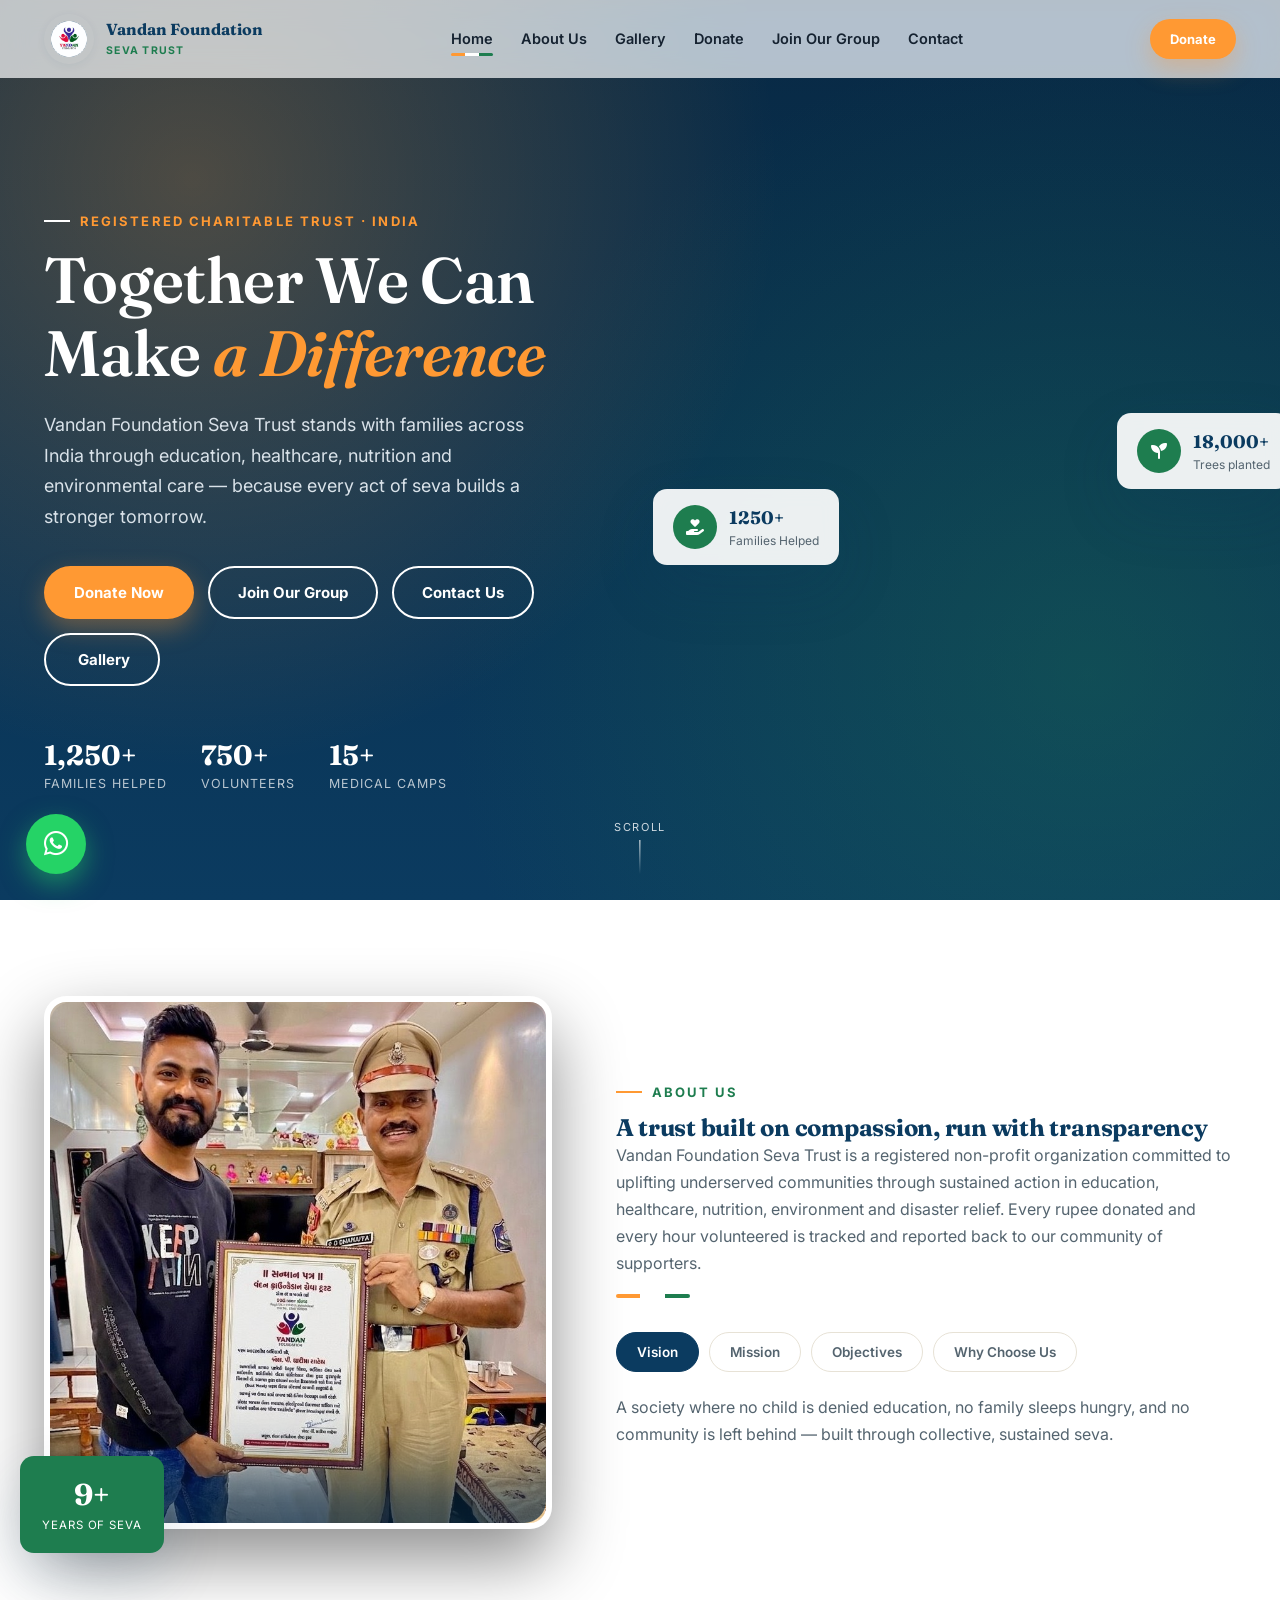
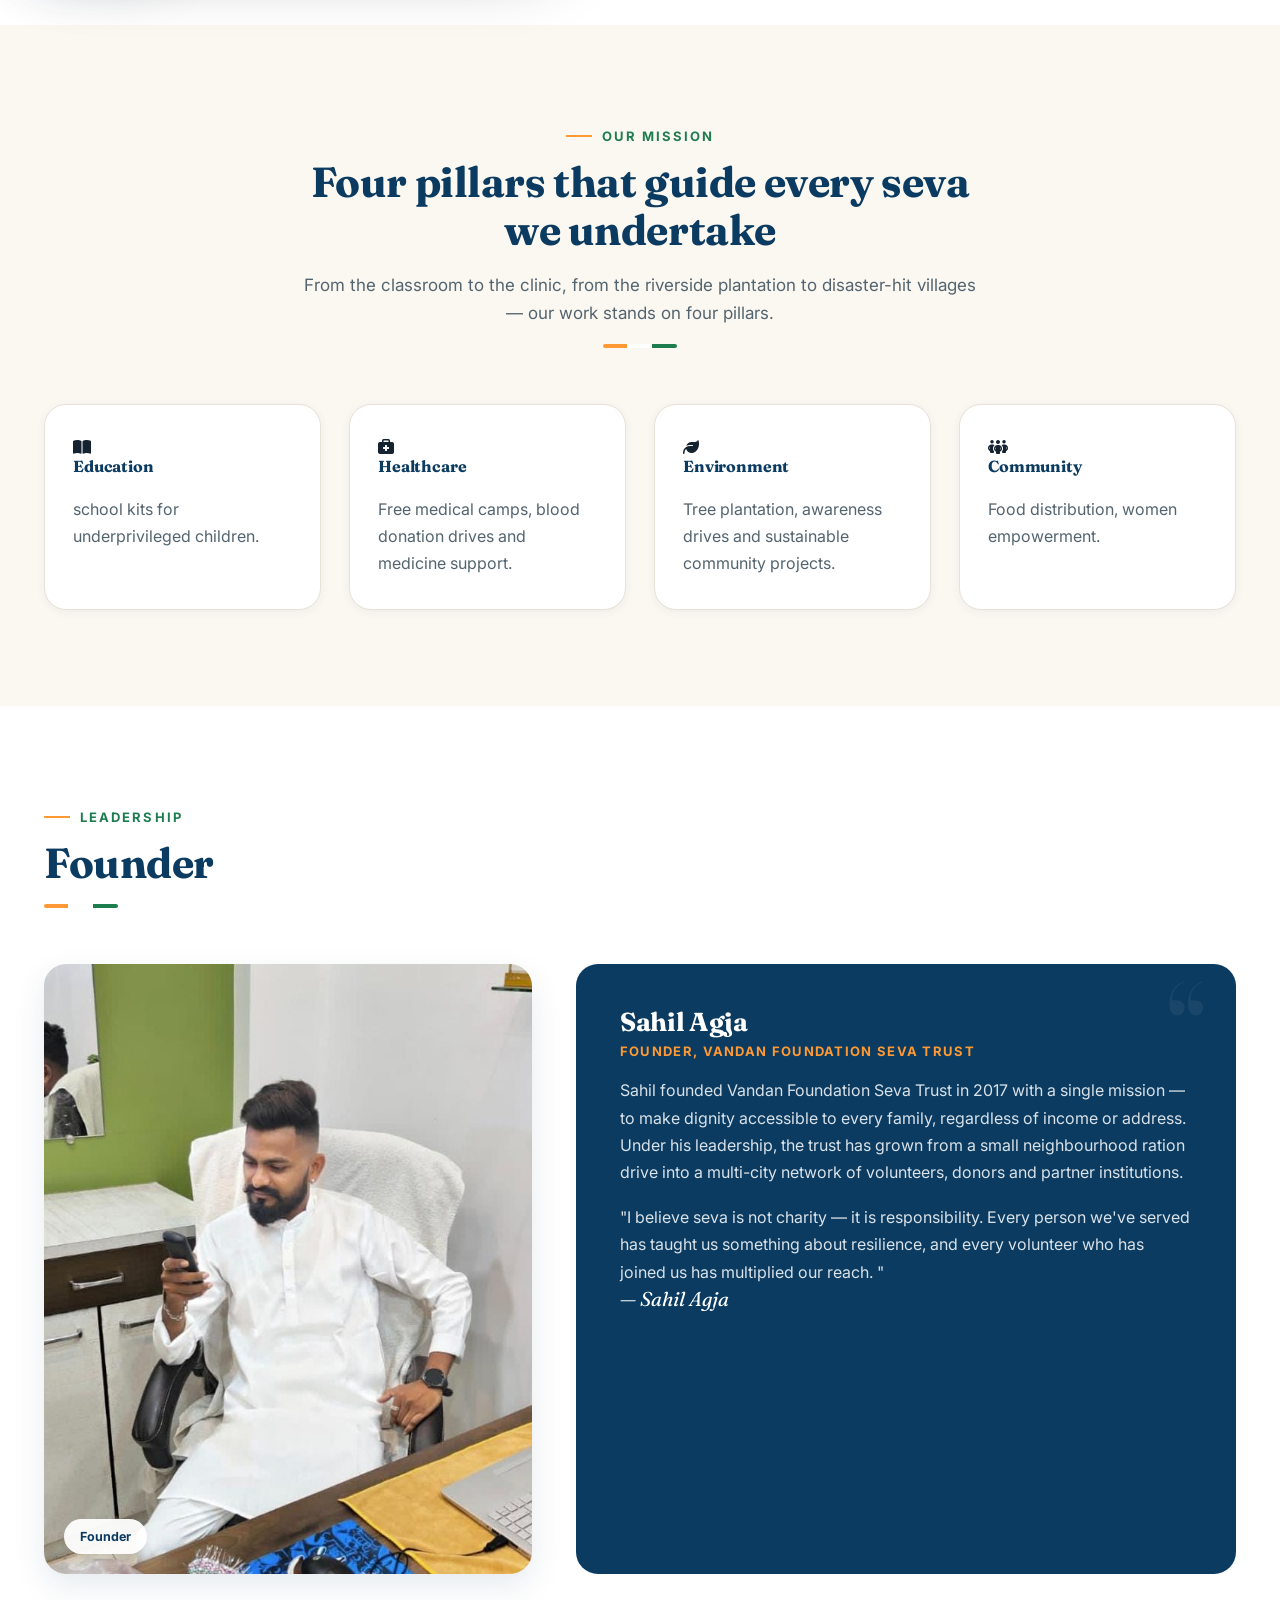
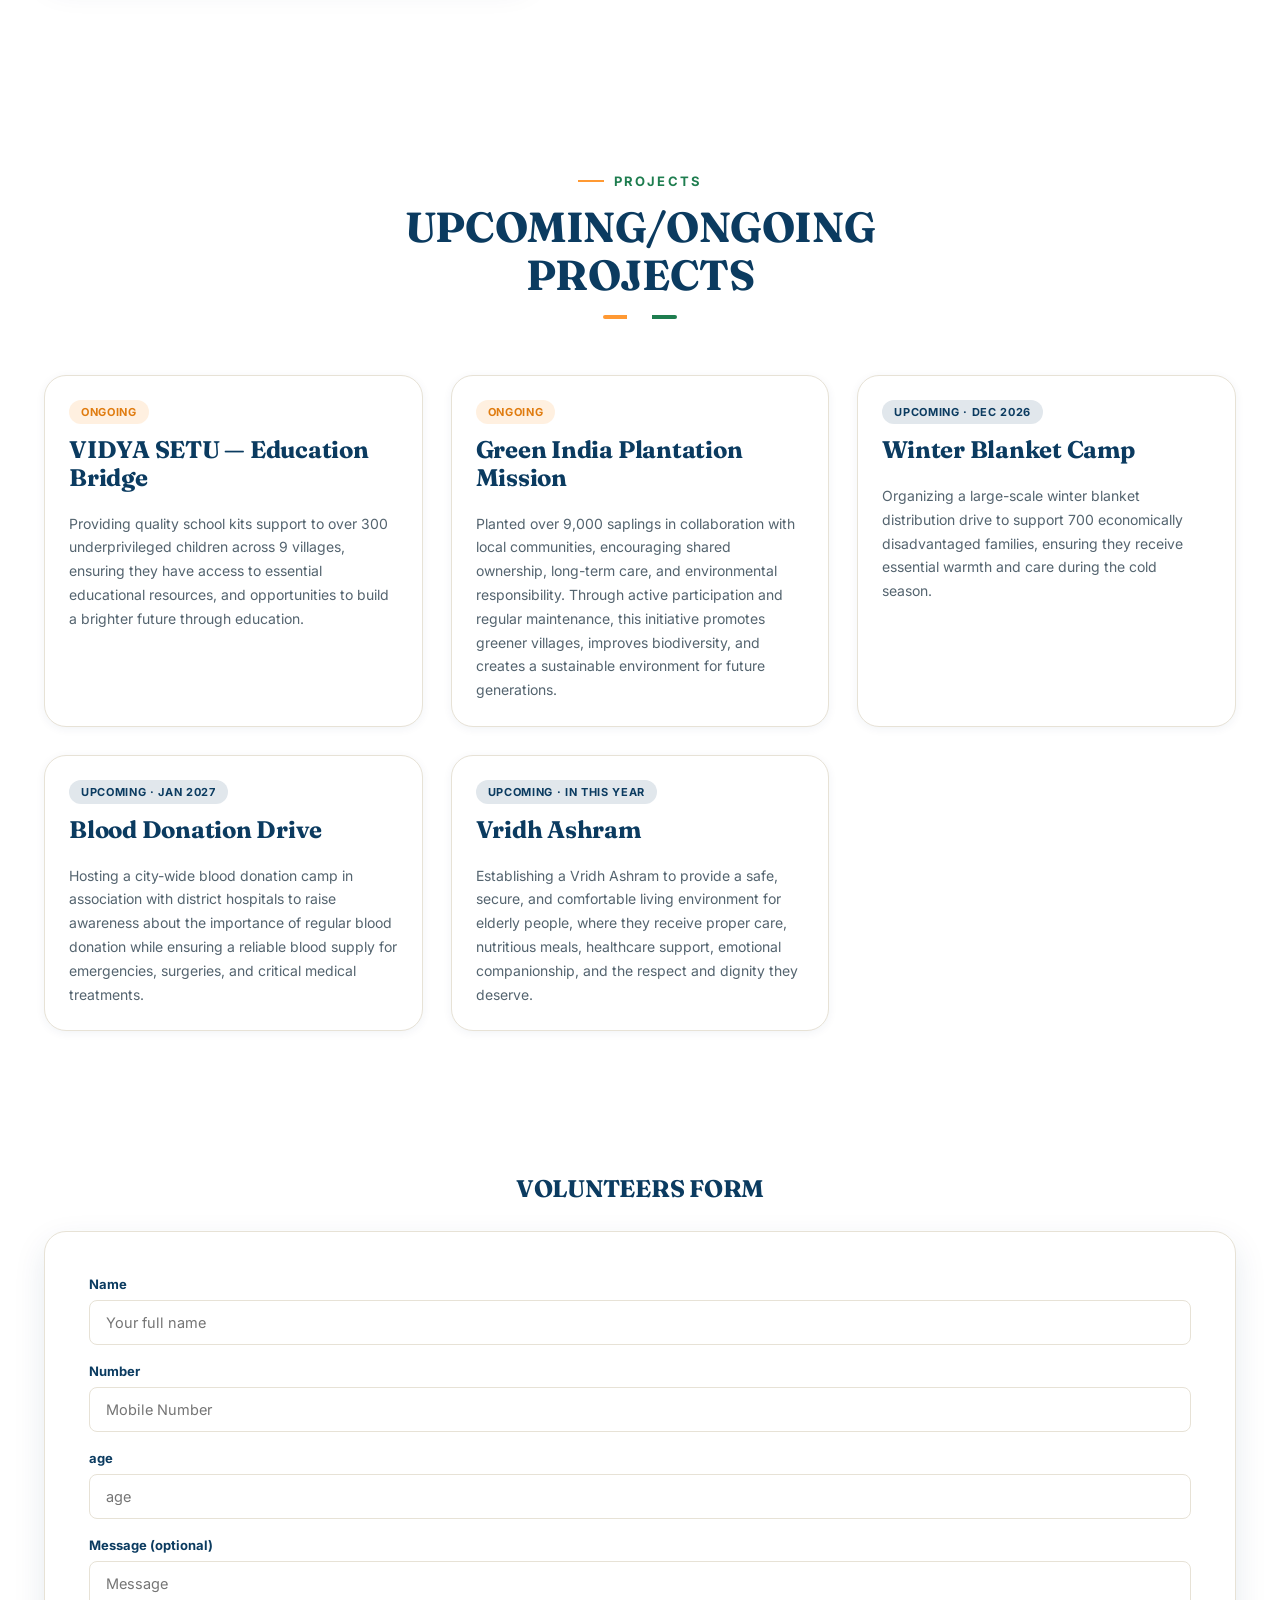
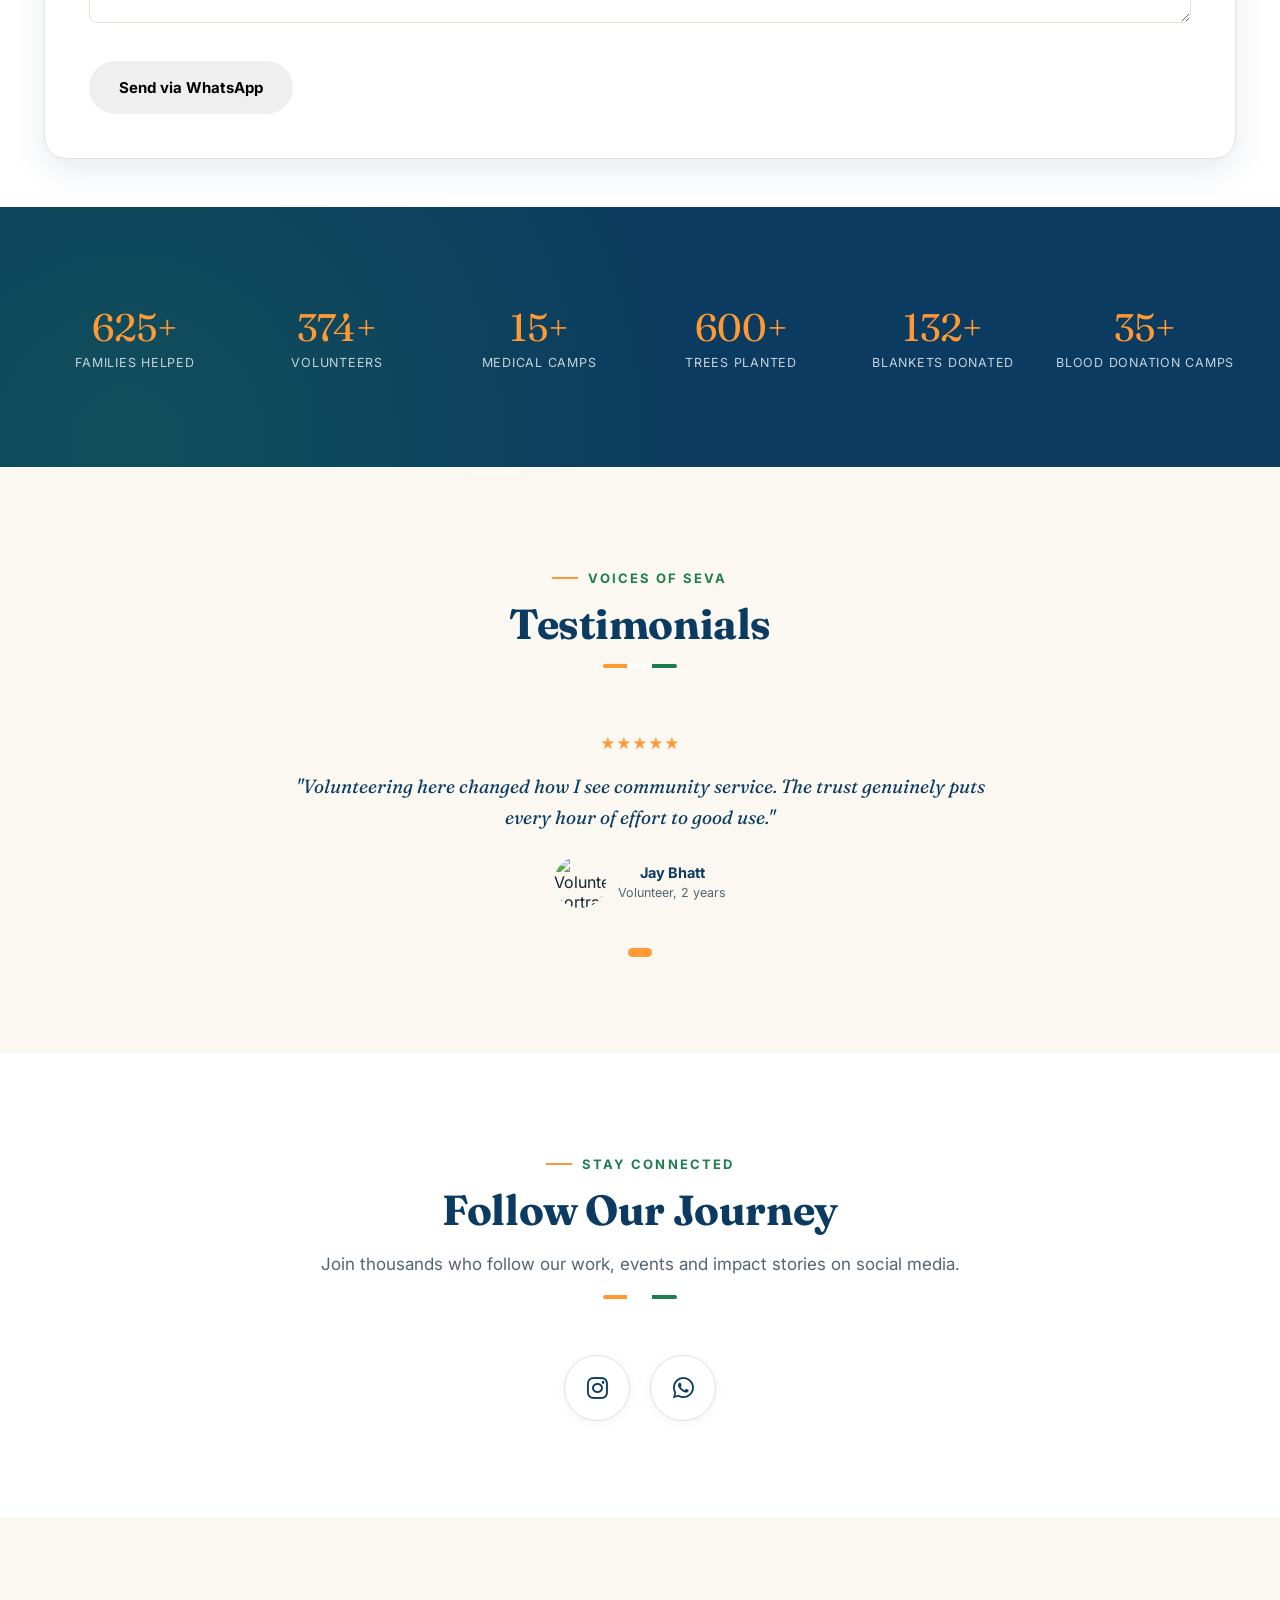
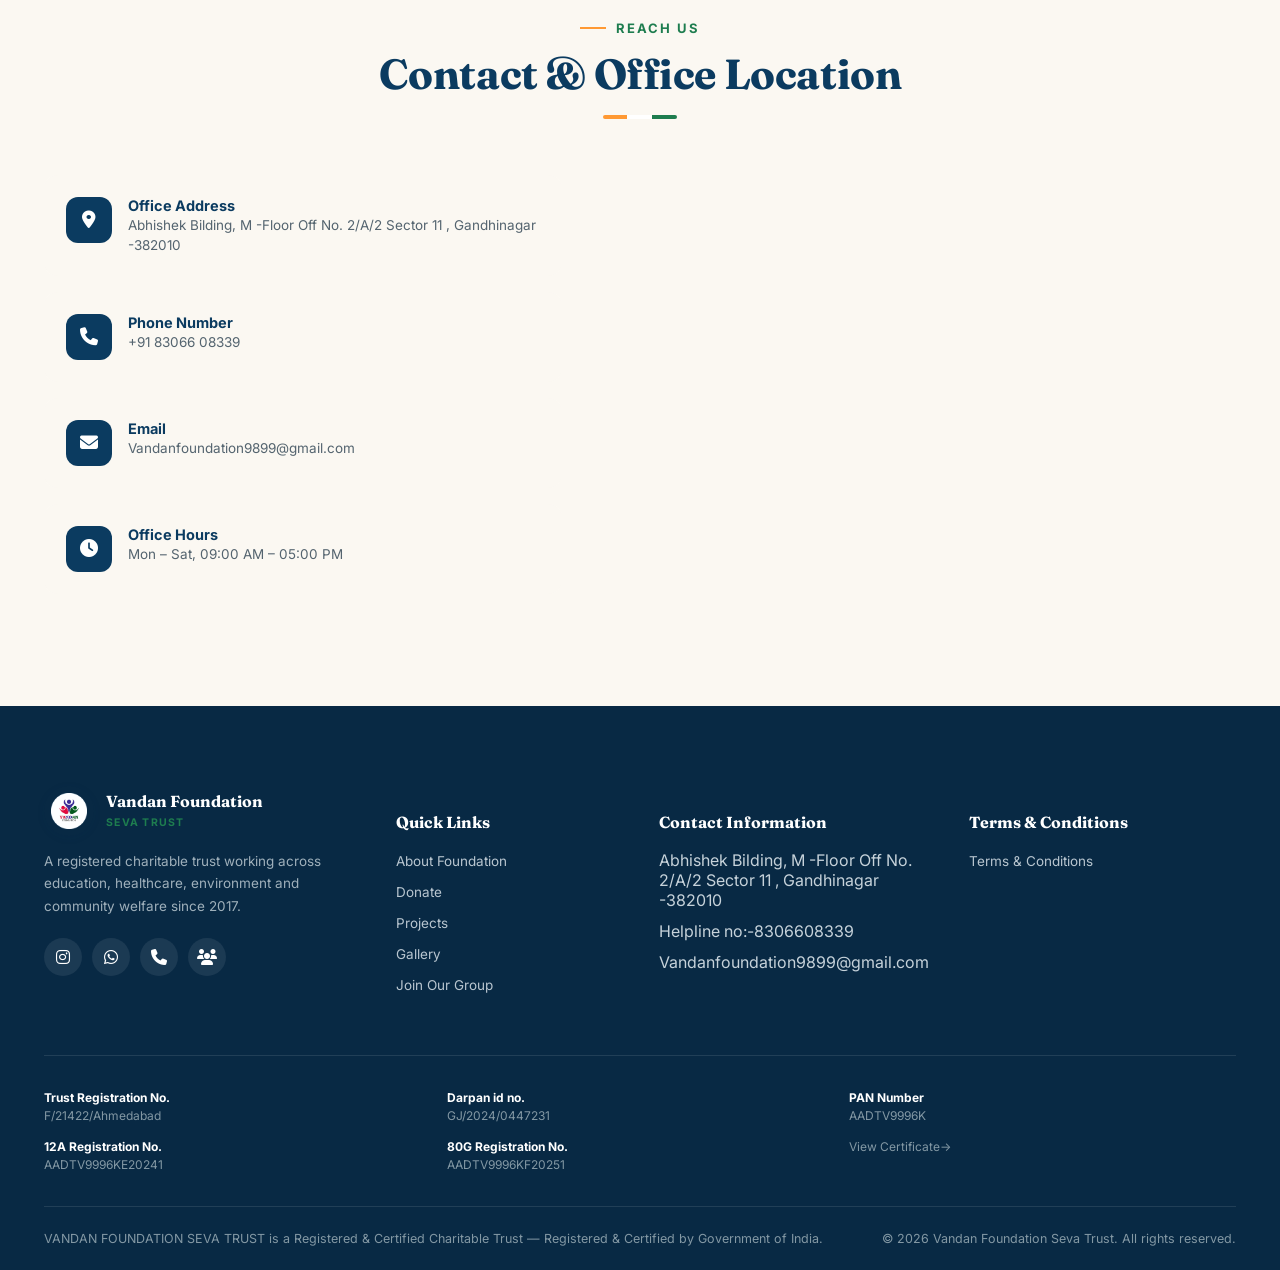
==== commit e2a1ba08: "Add files via upload" ====
--- a/index.html
+++ b/index.html
@@ -54,15 +54,25 @@
         <h1>Together We Can Make <em>a Difference</em></h1>
         <p>Vandan Foundation Seva Trust stands with families across India through education, healthcare, nutrition and environmental care — because every act of seva builds a stronger tomorrow.</p>
         <div class="hero-ctas">
-          <a href="Donate.html" class="btn btn-saffron"> Donate Now</a>
+          <a href="Donate.html" class="btn btn-saffron">Donate Now</a>
           <a href="#bookingForm" class="btn btn-outline"> Join Our Group</a>
-          <a href="#contact" class="btn btn-outline"> Contact Us</a>
-          <a href="Gallery.html" class="btn btn-outline">Gallery</a>
+          <a href="#contact" class="btn btn-outline">Contact Us</a>
+          <a href="Gallery.html" class="btn btn-outline">️ Gallery</a>
         </div>
         <div class="hero-stats">
           <div><b data-count="1250" data-suffix="+" class="num">0</b><span>Families Helped</span></div>
           <div><b data-count="750" data-suffix="+" class="num">0</b><span>Volunteers</span></div>
-          <div><b data-count="45" data-suffix="+" class="num">0</b><span>Medical Camps</span></div>
+          <div><b data-count="15" data-suffix="+" class="num">0</b><span>Medical Camps</span></div>
+        </div>
+      </div>
+      <div class="hero-visual">
+        <div class="floating-card fc1">
+          <div class="fc-icon"><i class="fa-solid fa-hand-holding-heart"></i></div>
+          <div><b>1250+</b><span>Families Helped</span></div>
+        </div>
+        <div class="floating-card fc2">
+          <div class="fc-icon"><i class="fa-solid fa-seedling"></i></div>
+          <div><b>18,000+</b><span>Trees planted</span></div>
         </div>
       </div>
     </div>
@@ -218,11 +228,18 @@
   <section class="section stats-section">
     <div class="container">
       <div class="stats-grid">
+
         <div class="stat-item reveal"><div class="num" data-count="1250" data-suffix="+">0</div><span>Families Helped</span></div>
+
         <div class="stat-item reveal d1"><div class="num" data-count="750" data-suffix="+">0</div><span>Volunteers</span></div>
 
-        <div class="stat-item reveal d3"><div class="num" data-count="45" data-suffix="+">0</div><span>Medical Camps</span></div>
+        <div class="stat-item reveal d3"><div class="num" data-count="15" data-suffix="+">0</div><span>Medical Camps</span></div>
+
         <div class="stat-item reveal d4"><div class="num" data-count="1200" data-suffix="+">0</div><span>Trees Planted</span></div>
+
+        <div class="stat-item reveal d4"><div class="num" data-count="265" data-suffix="+">0</div><span>Blankets Donated</span></div>
+
+        <div class="stat-item reveal d3"><div class="num" data-count="35" data-suffix="+">0</div><span>Blood Donation Camps</span></div>
   
       </div>
     </div>
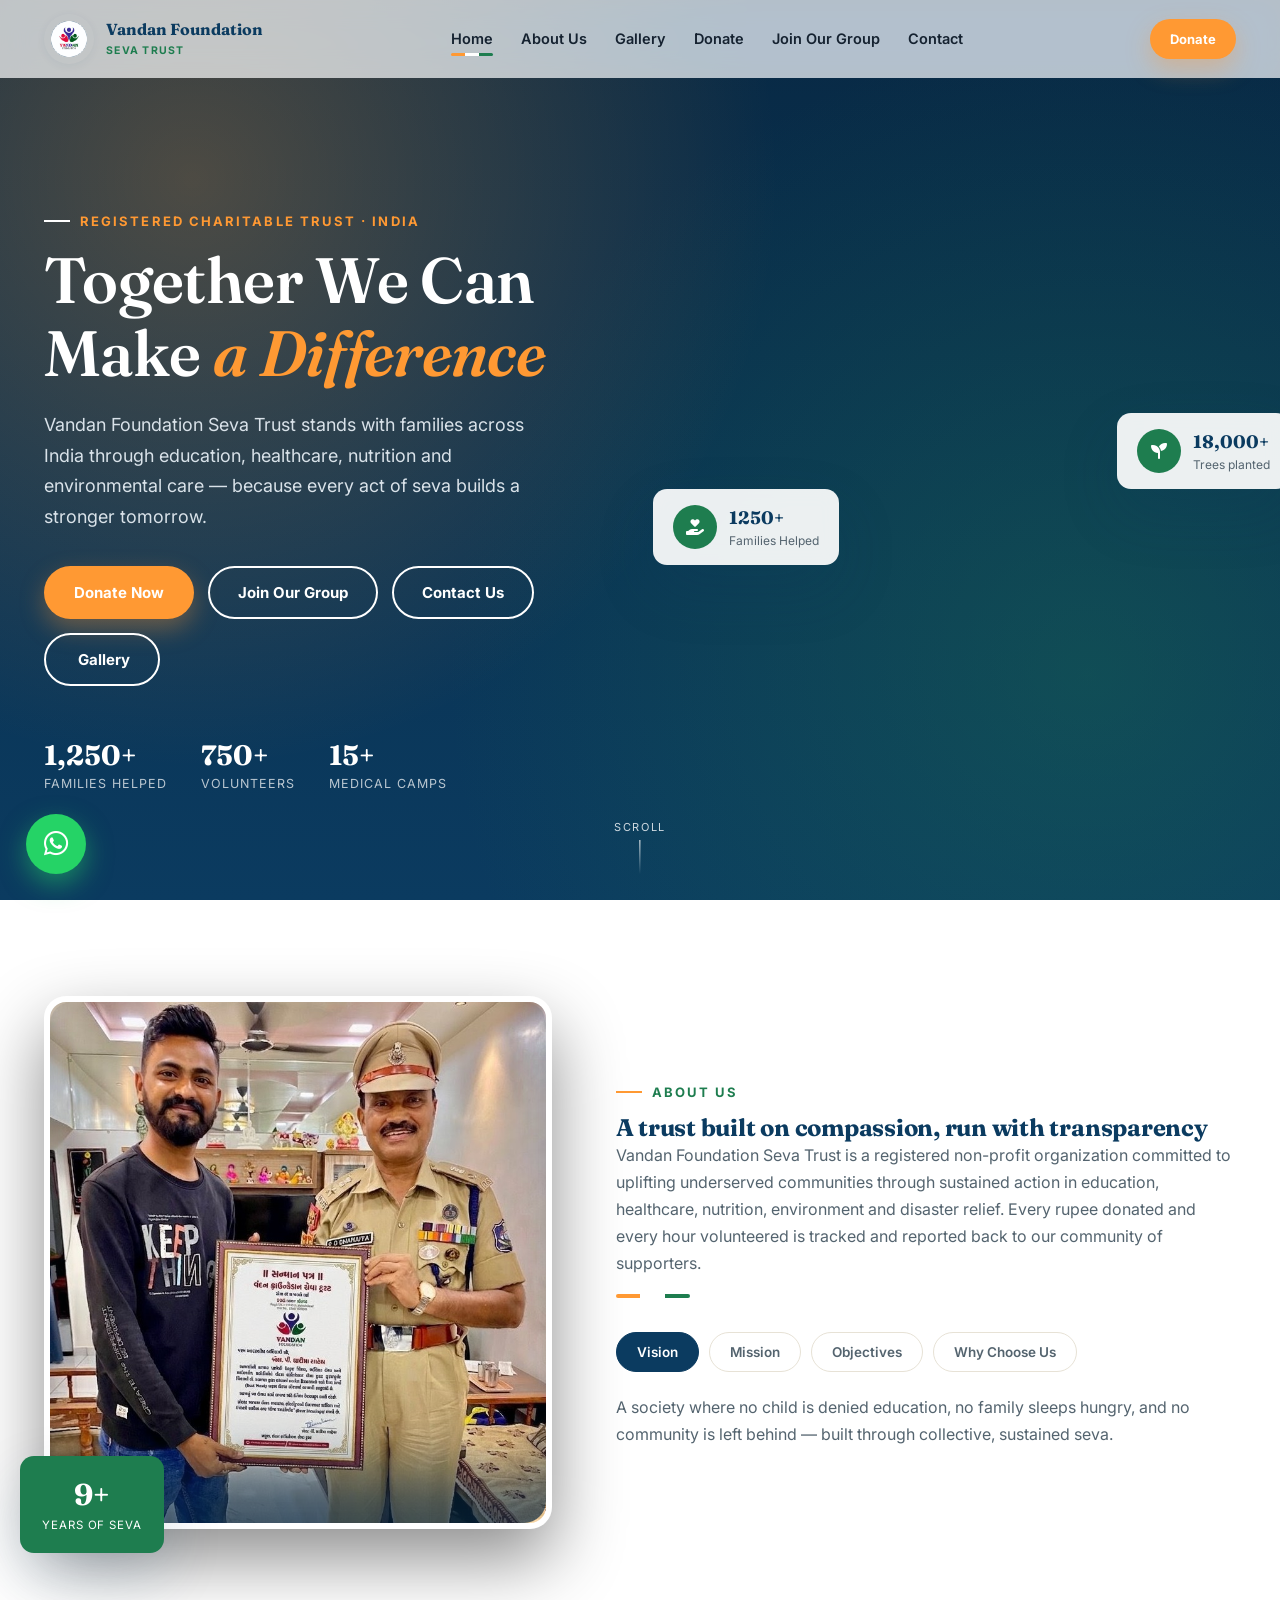
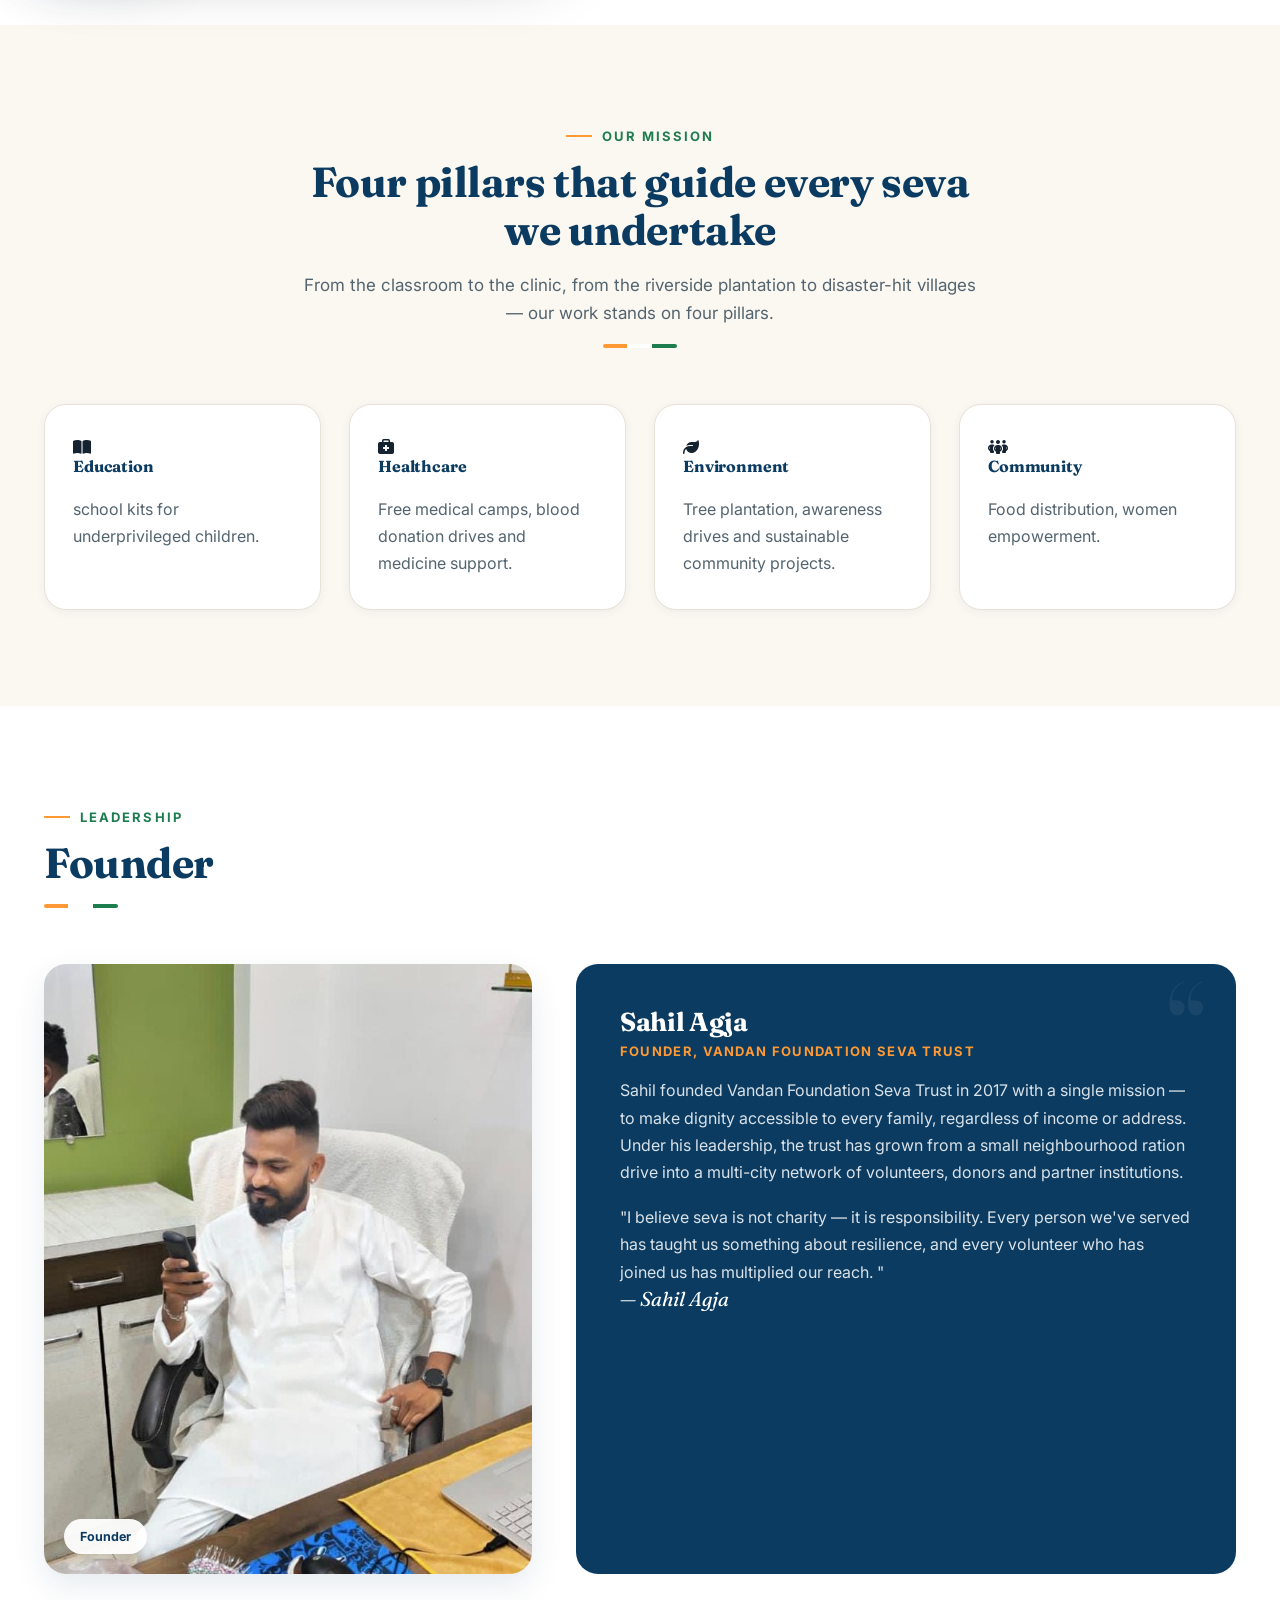
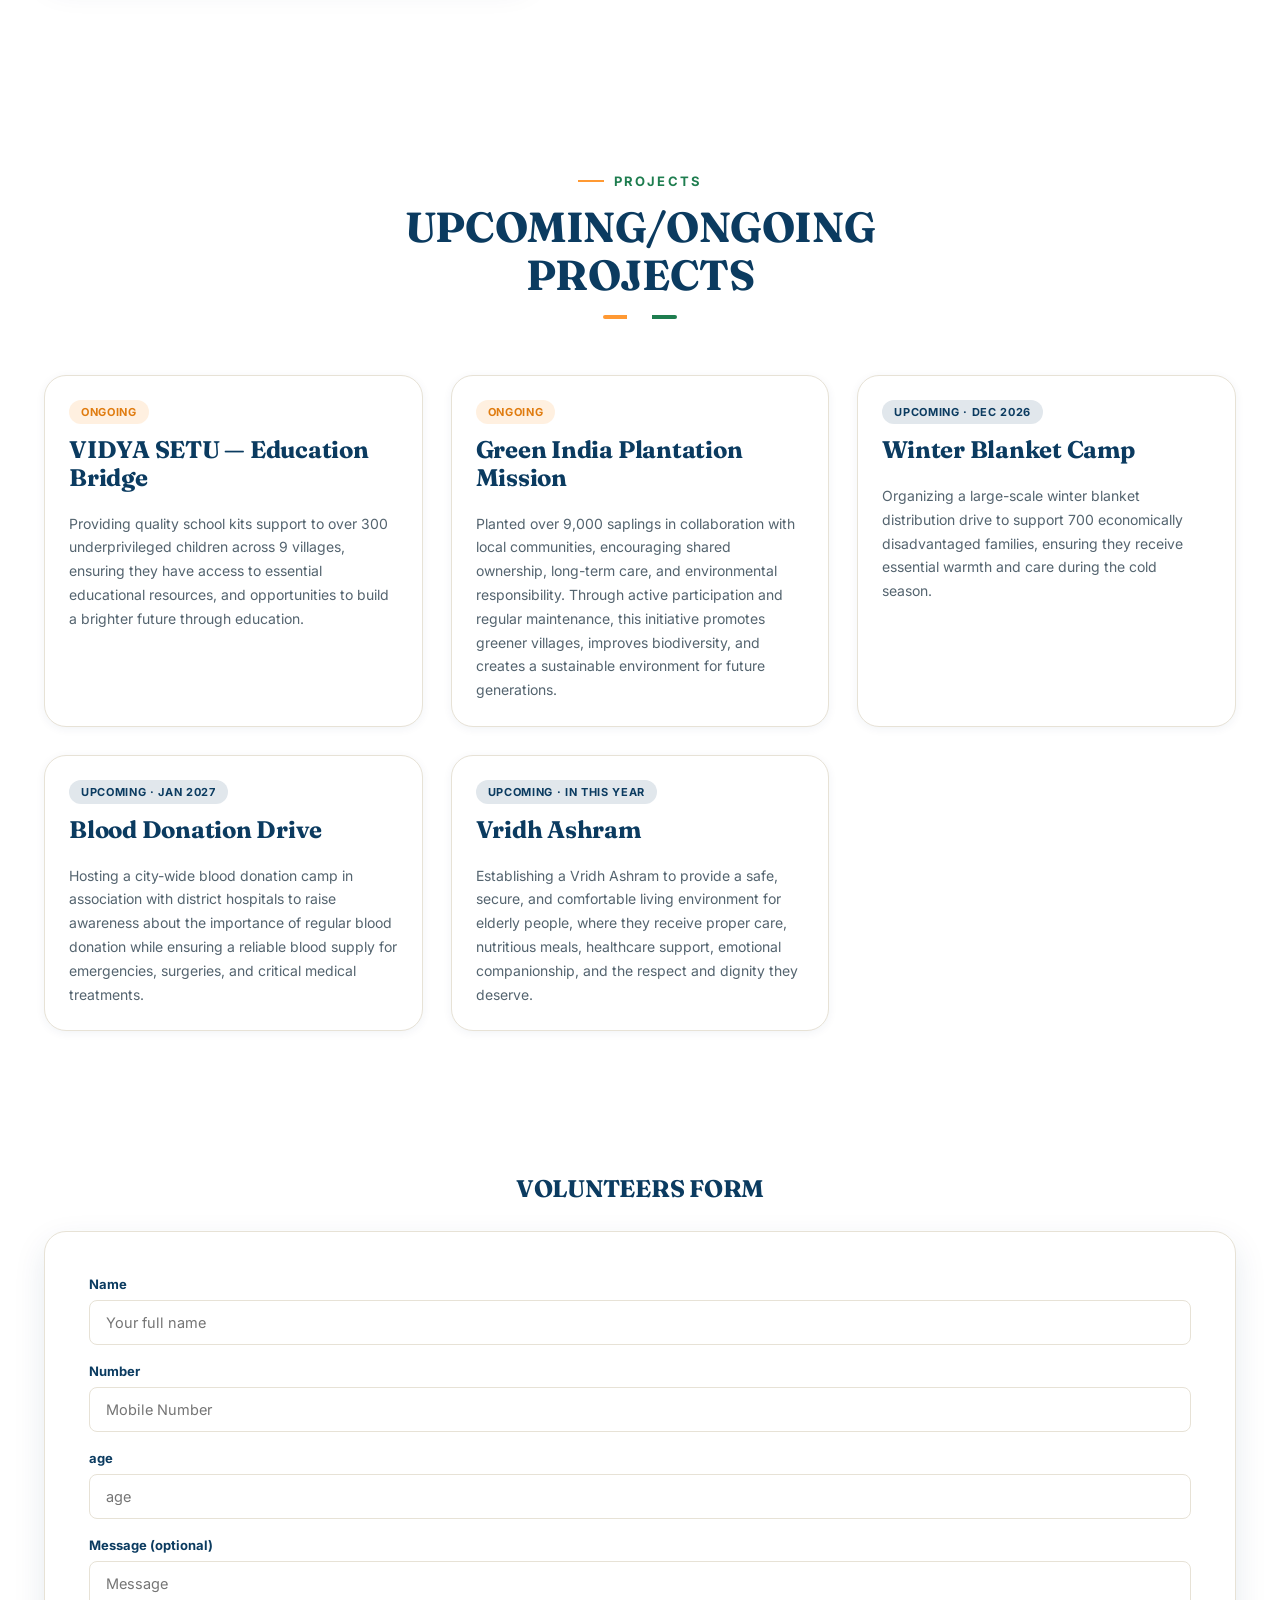
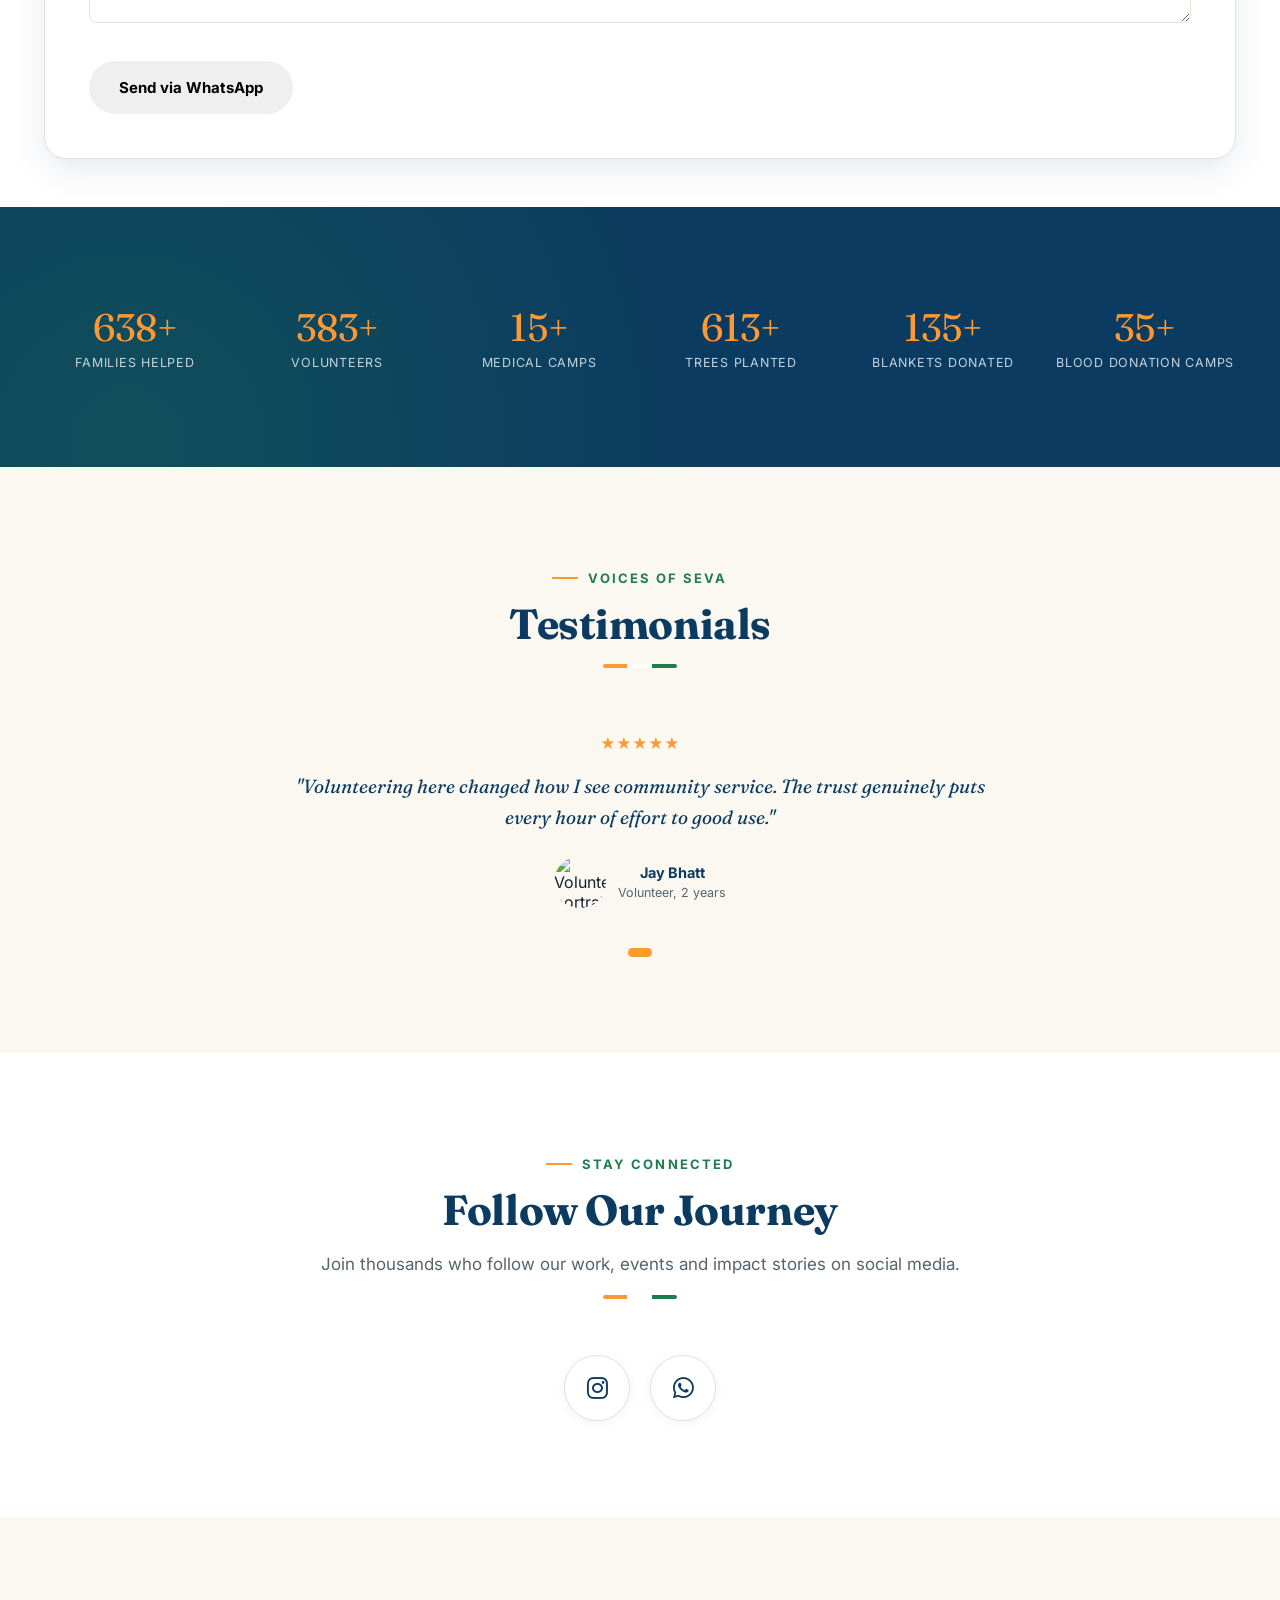
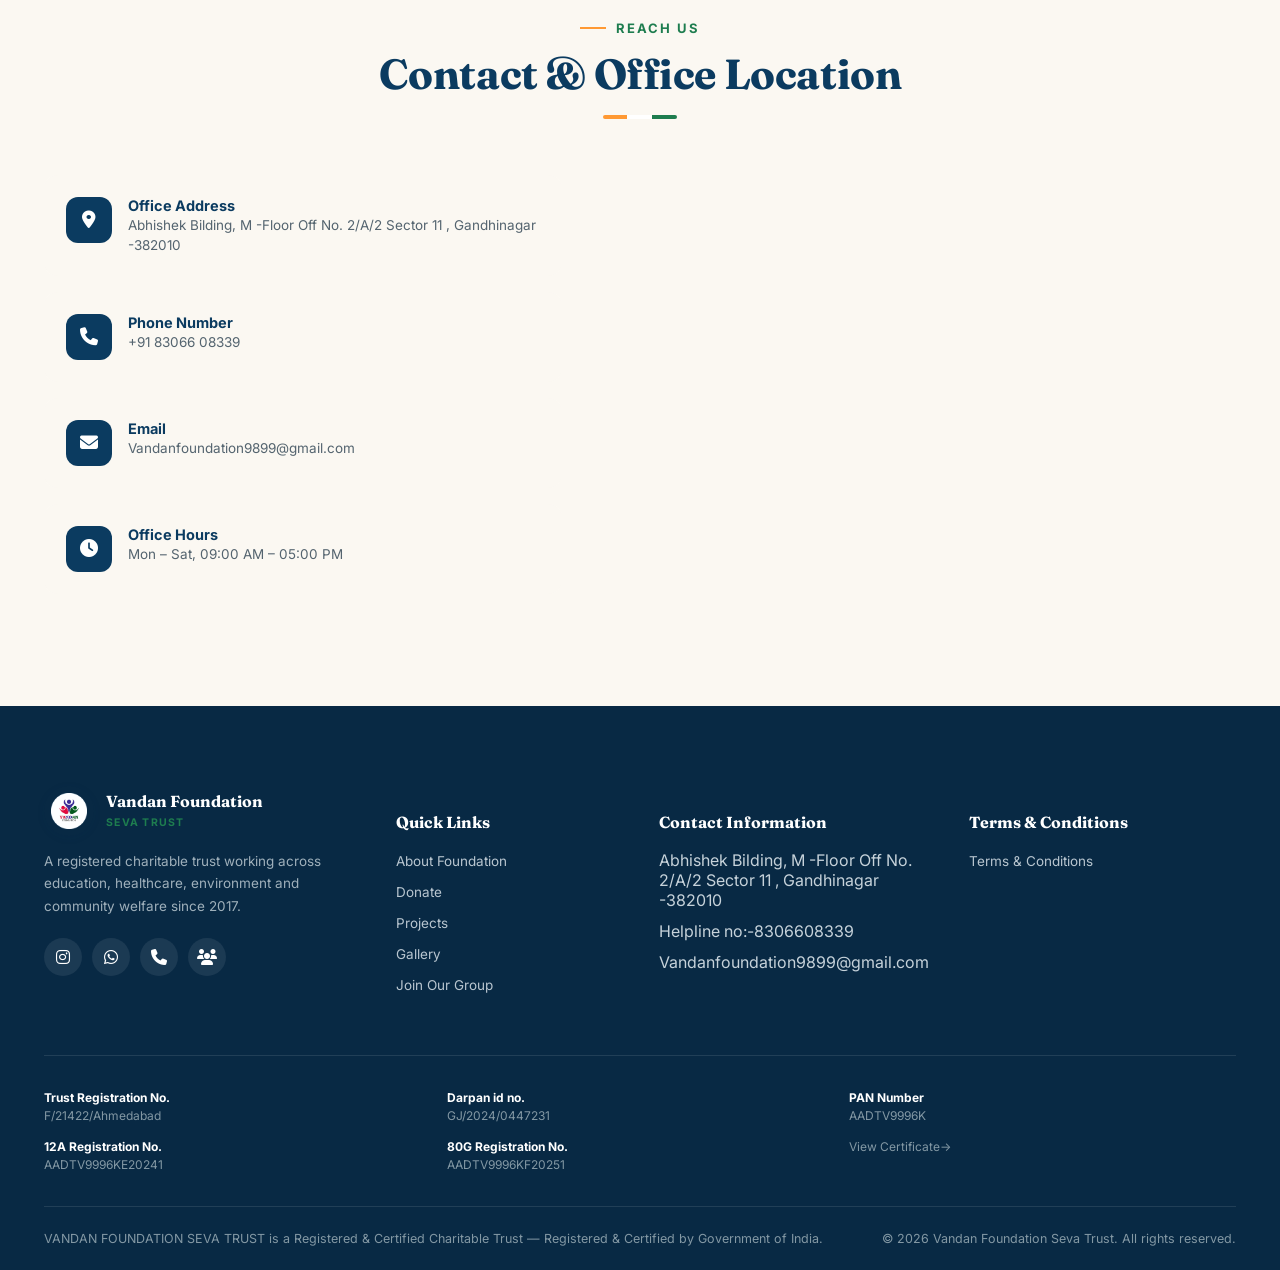
==== commit b0b0ad1c: "Add Clarity tracking script Added Clarity tracking script to the HTML file." ====
--- a/index.html
+++ b/index.html
@@ -15,6 +15,13 @@
 <link rel="stylesheet" href="https://cdnjs.cloudflare.com/ajax/libs/font-awesome/6.5.1/css/all.min.css">
 <link rel="stylesheet" href="style.css">
 <link rel="icon" href="logo.png">
+<script type="text/javascript">
+    (function(c,l,a,r,i,t,y){
+        c[a]=c[a]||function(){(c[a].q=c[a].q||[]).push(arguments)};
+        t=l.createElement(r);t.async=1;t.src="https://www.clarity.ms/tag/"+i;
+        y=l.getElementsByTagName(r)[0];y.parentNode.insertBefore(t,y);
+    })(window, document, "clarity", "script", "xzh2srga7p");
+</script>
 </head>
 <body>
 <a href="#main" class="skip-link">Skip to content</a>
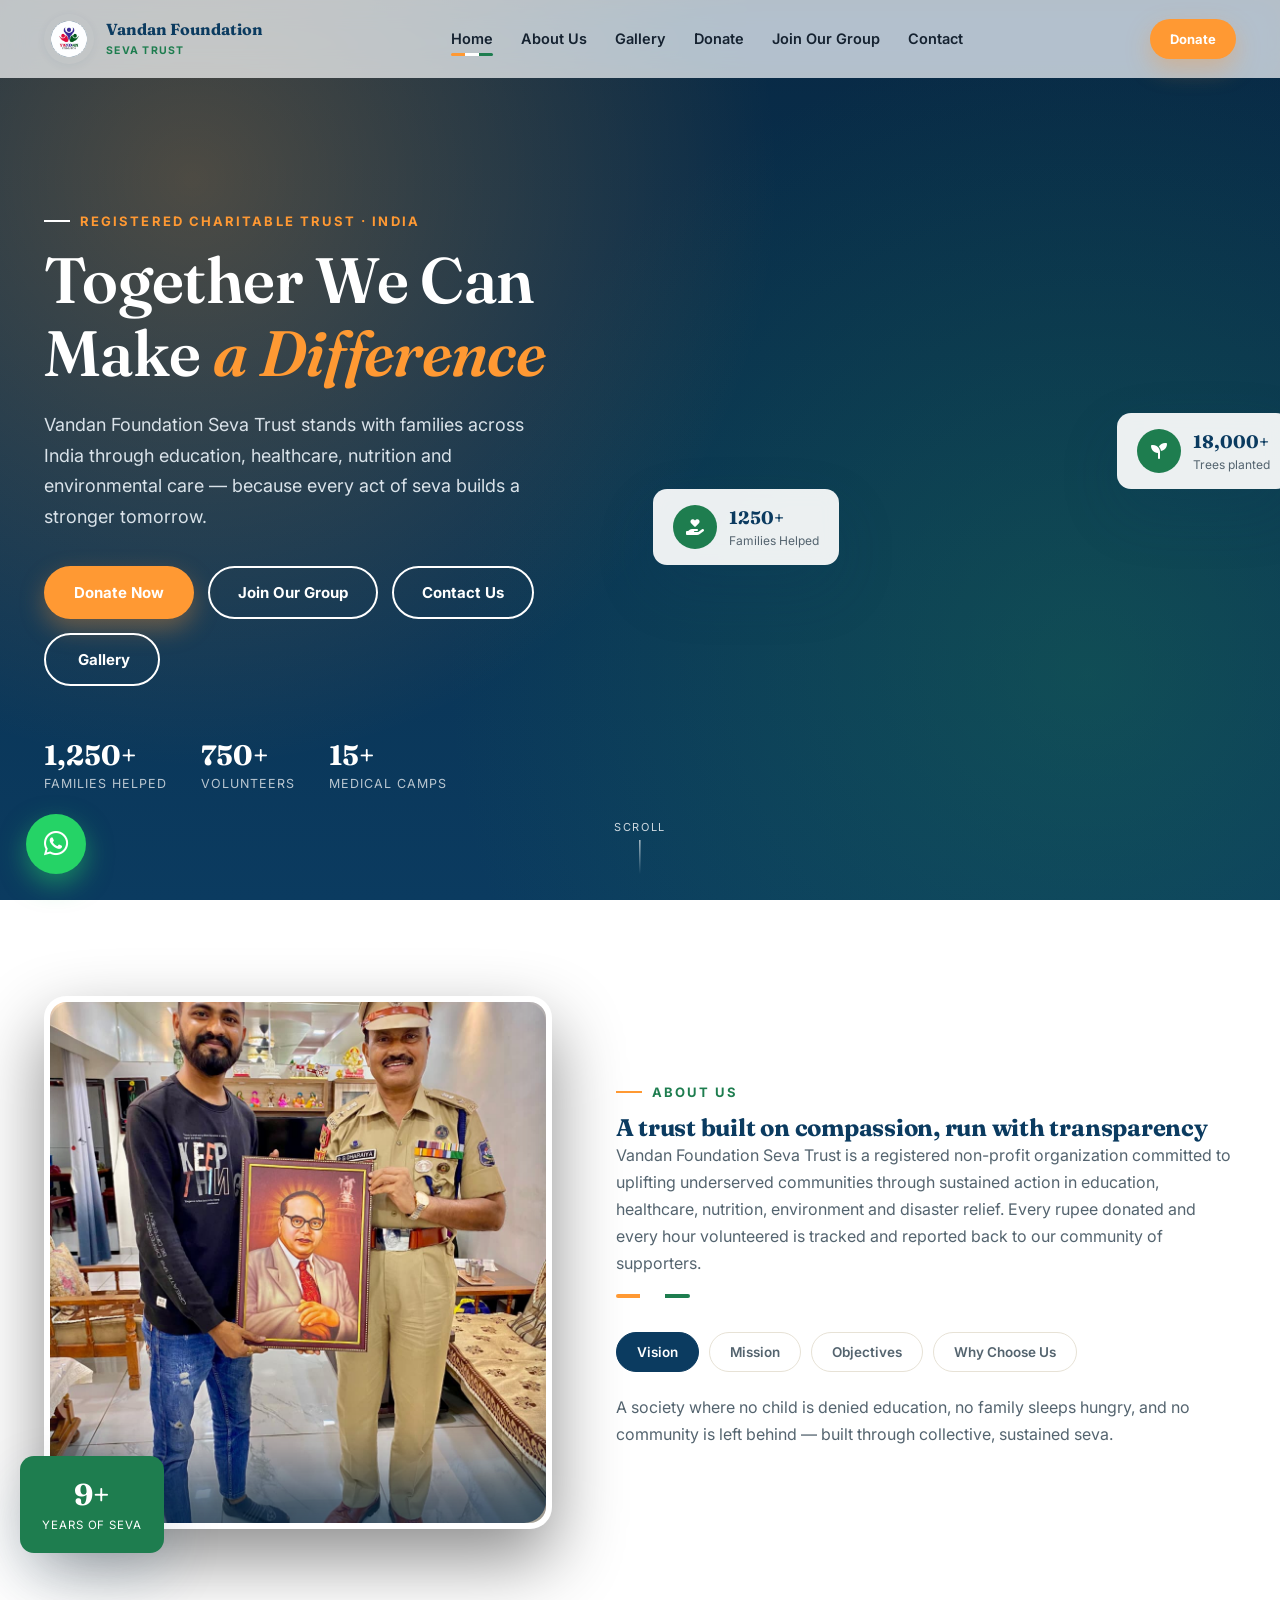
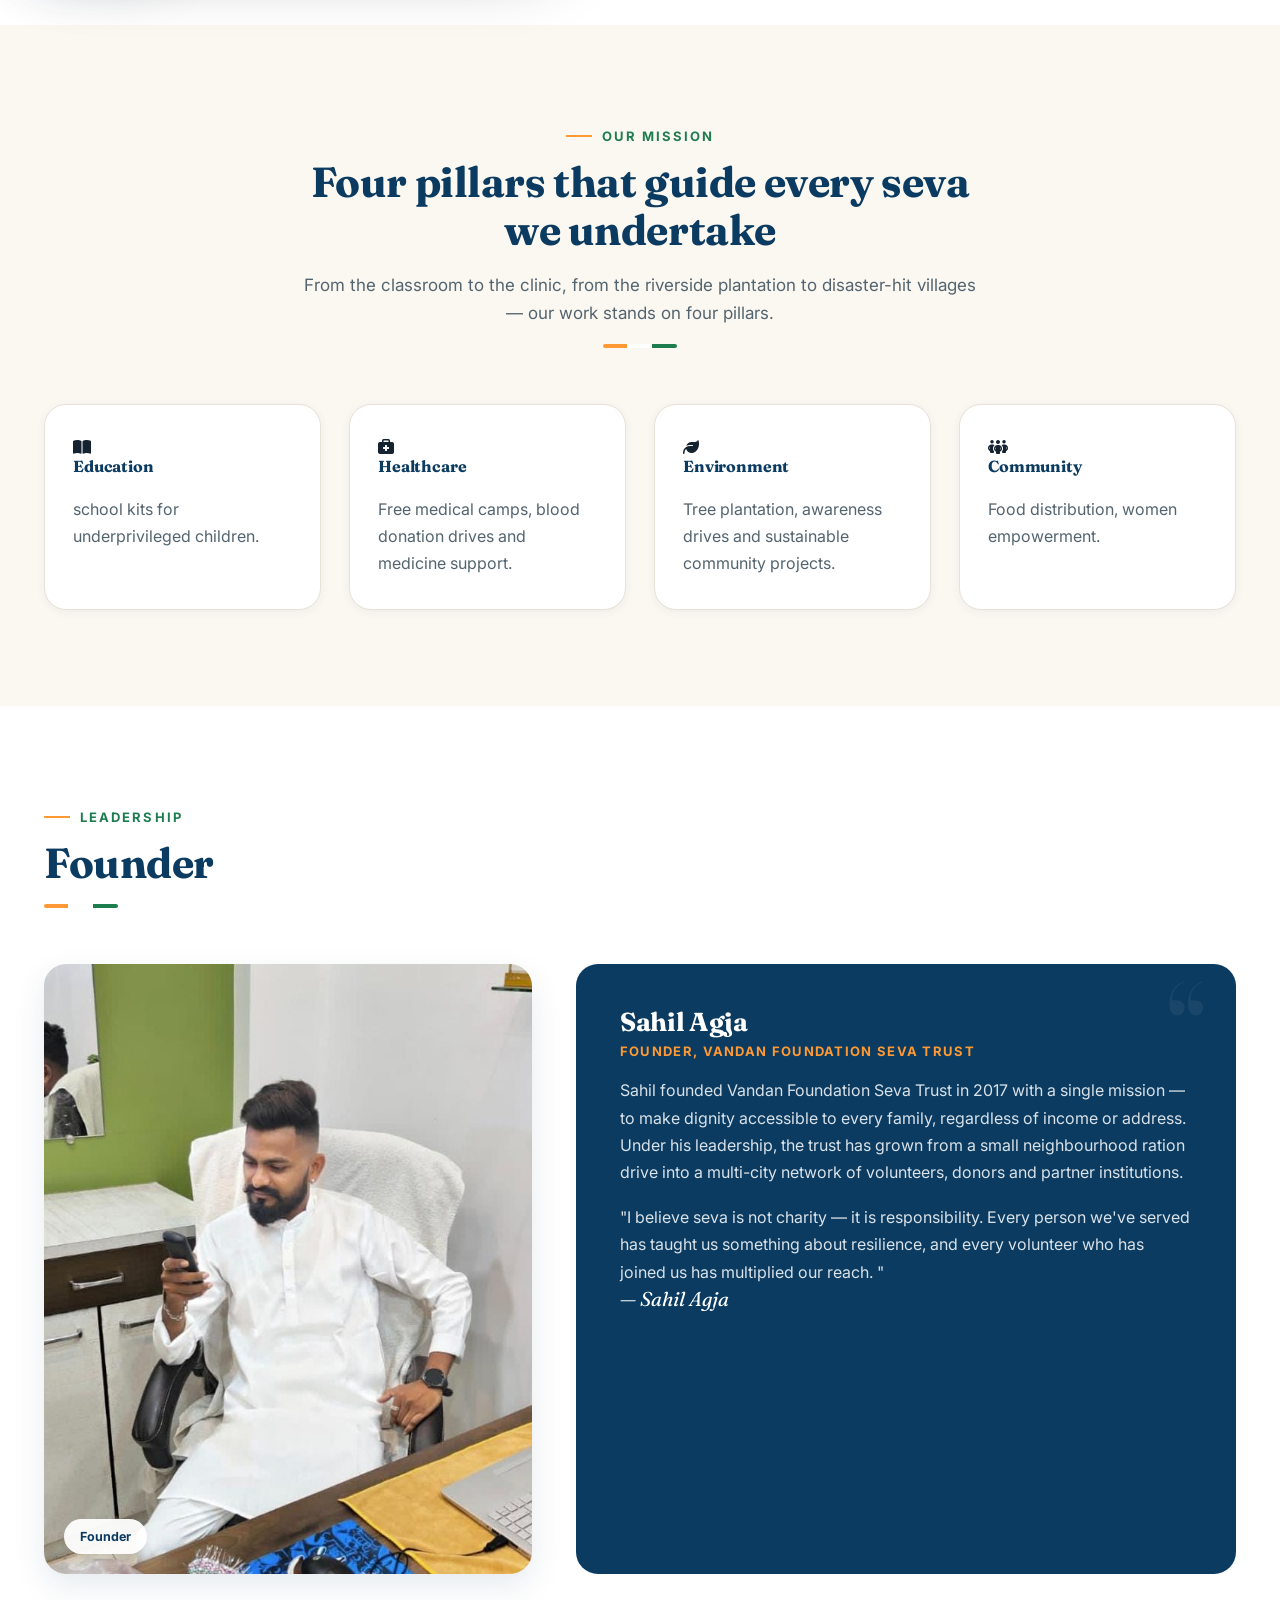
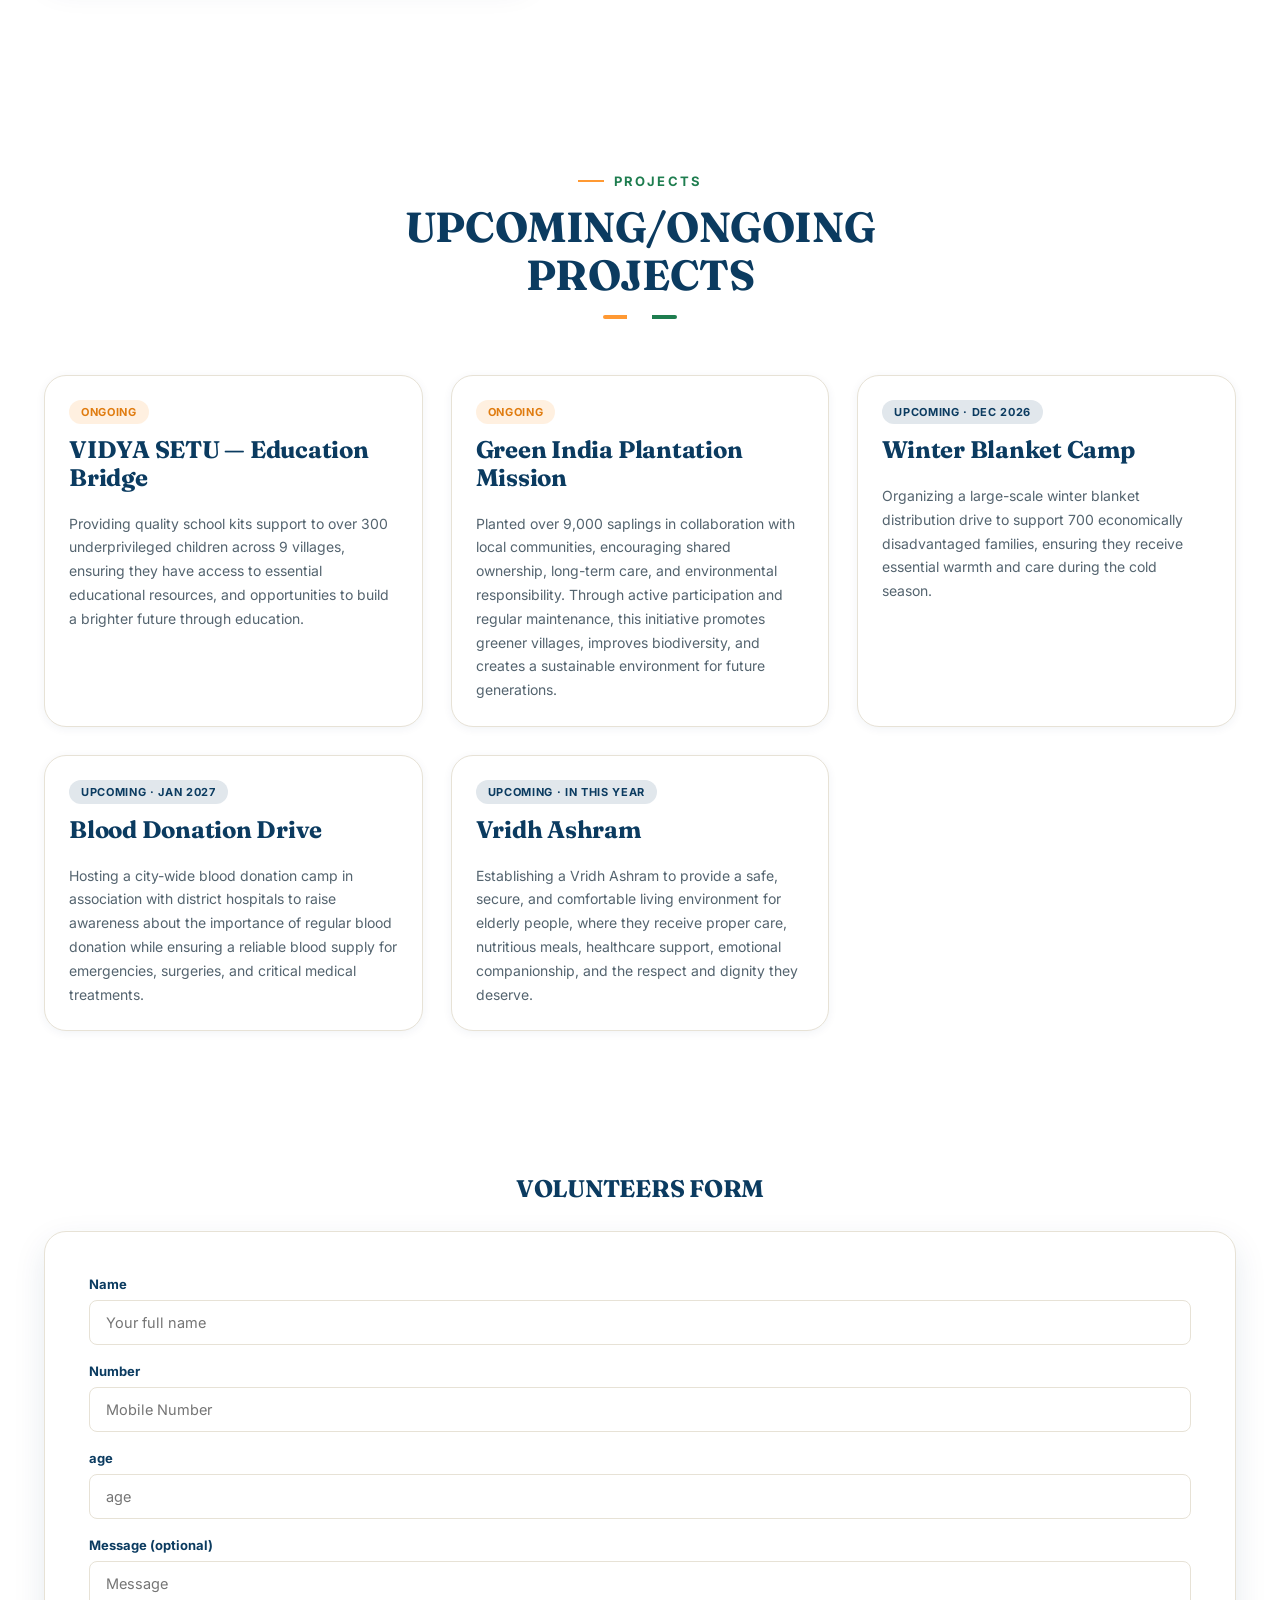
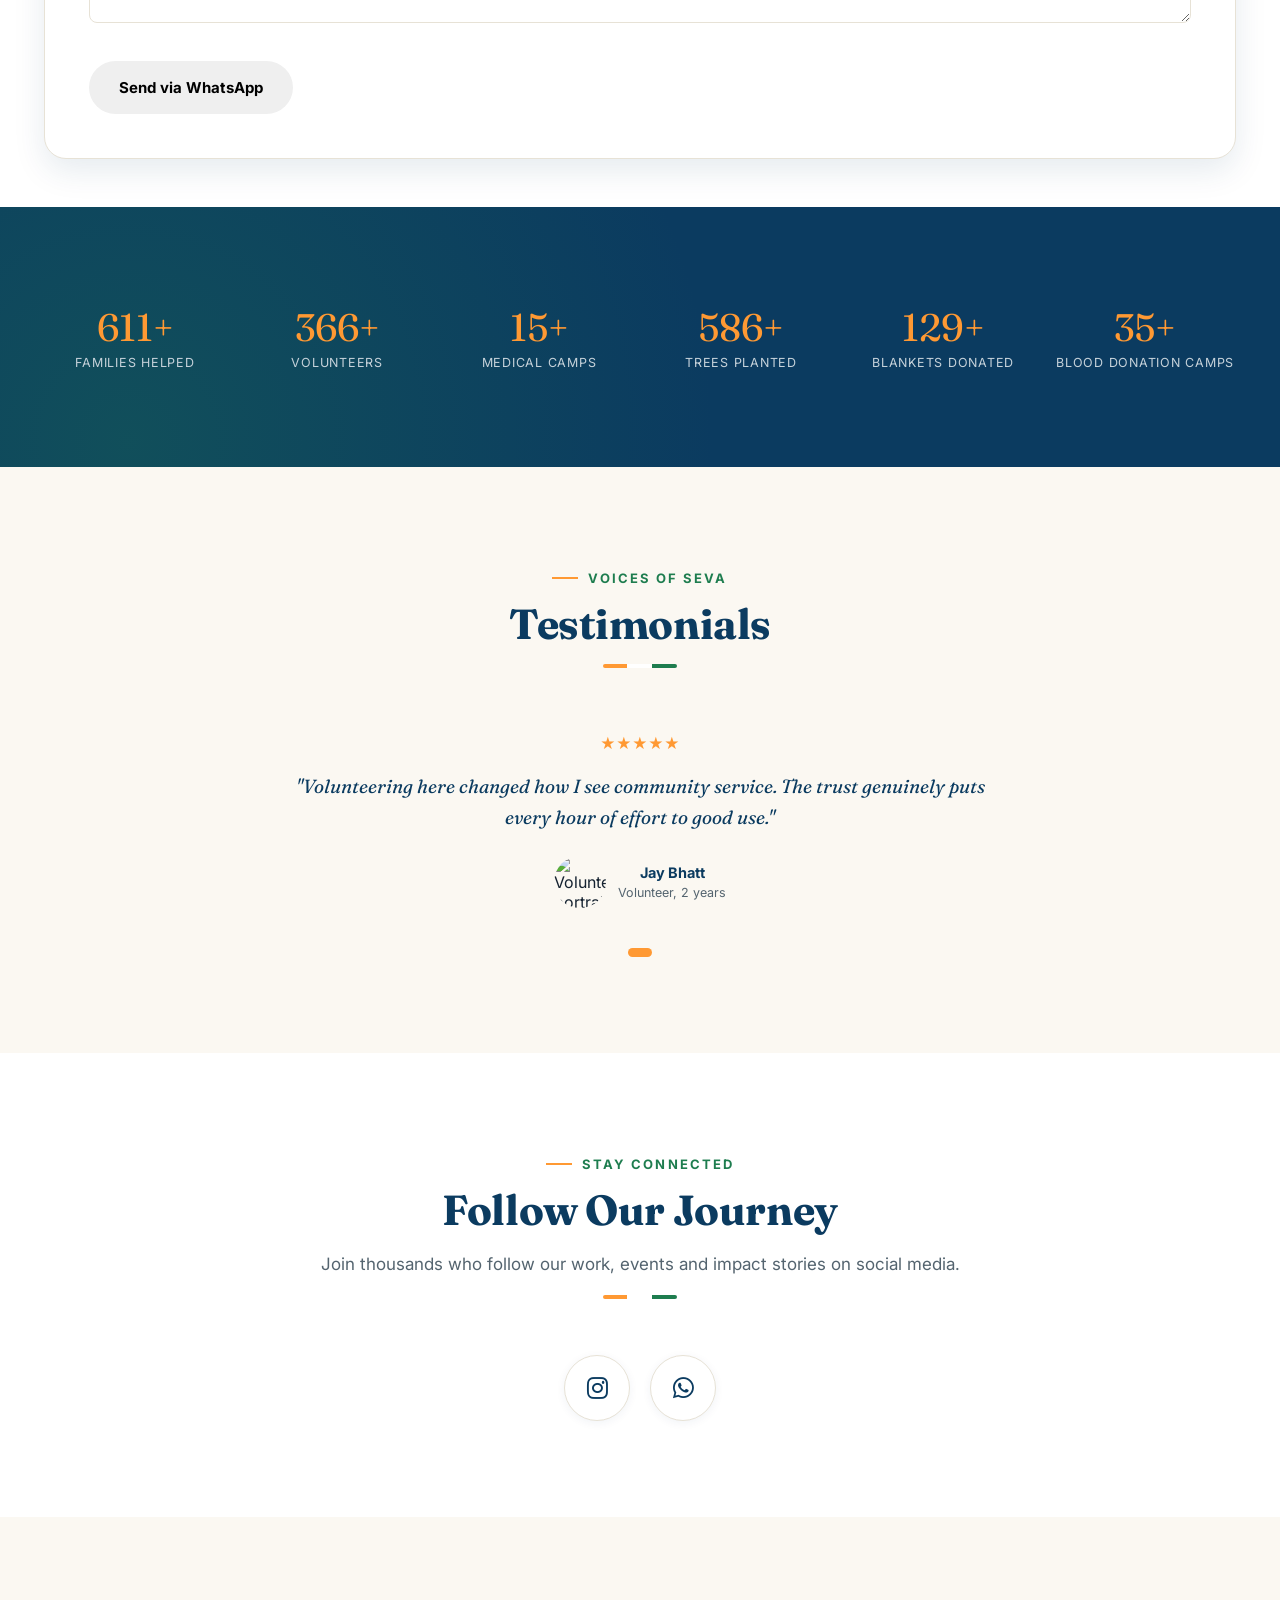
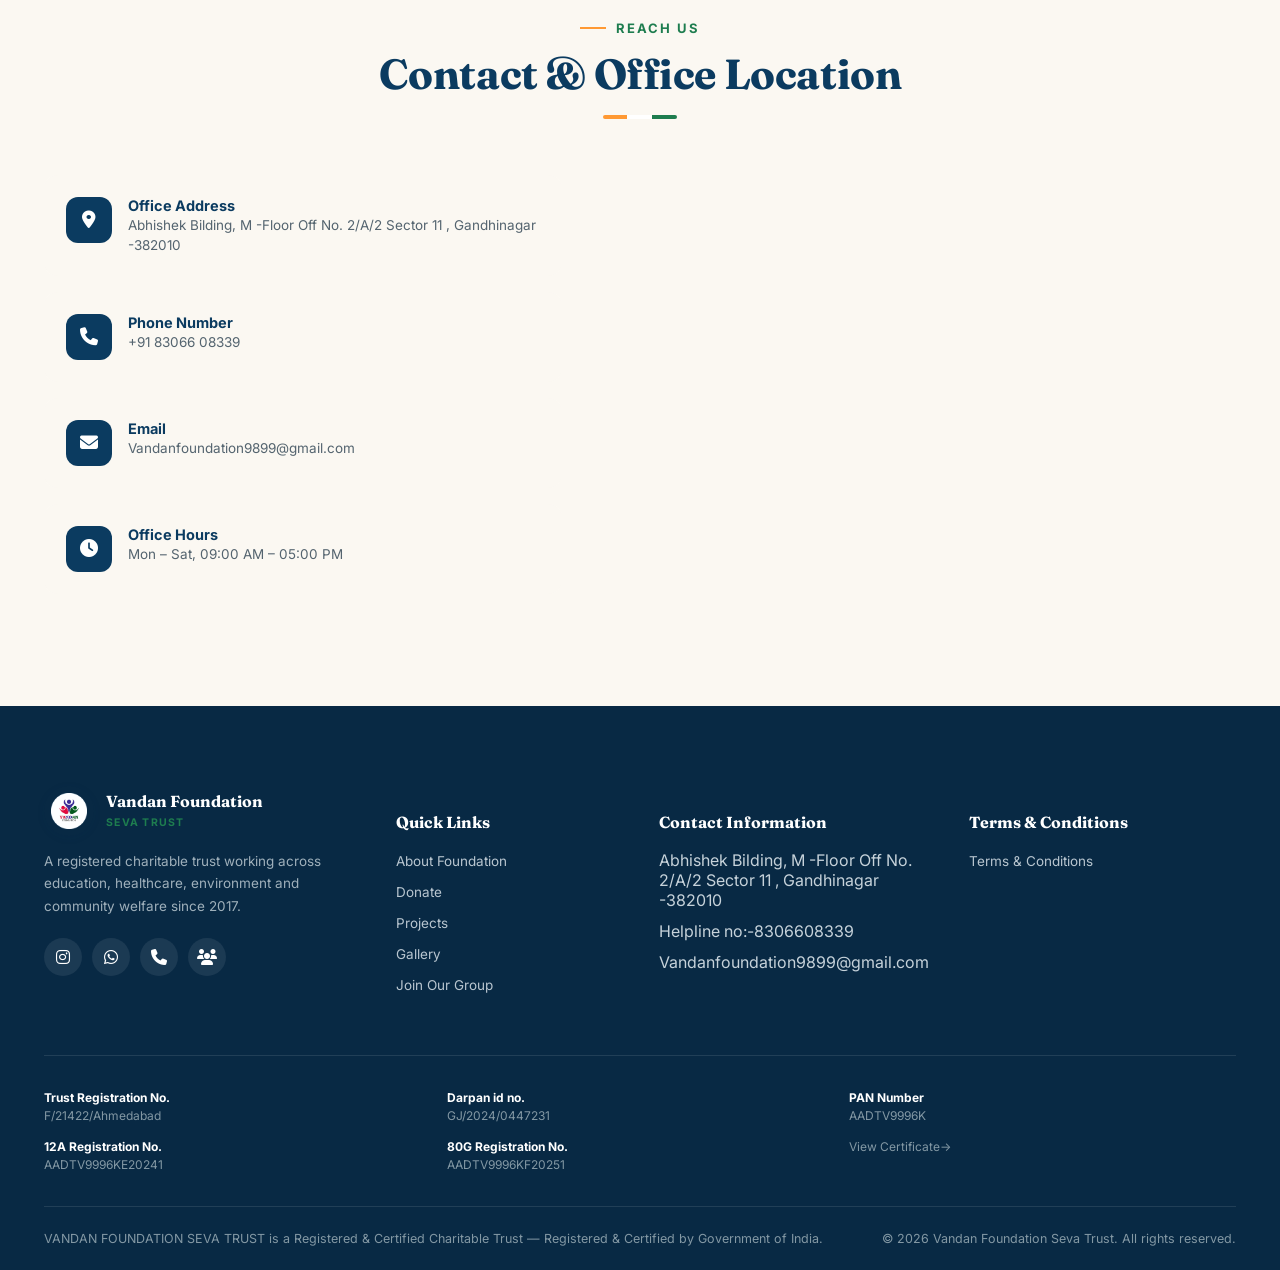
==== commit 52845818: "Update alt text for award image in index.html" ====
--- a/index.html
+++ b/index.html
@@ -91,7 +91,7 @@
     <div class="container about-grid">
       <div class="about-img reveal">
         <div class="arch">
-          <img src="av.jpg" alt="Vandan Foundation team getting award" loading="lazy">
+          <img src="av.jpg" alt="Vandan Foundation getting award" loading="lazy">
         </div>
         <div class="about-badge"><b>9+</b><span>Years of Seva</span></div>
       </div>
